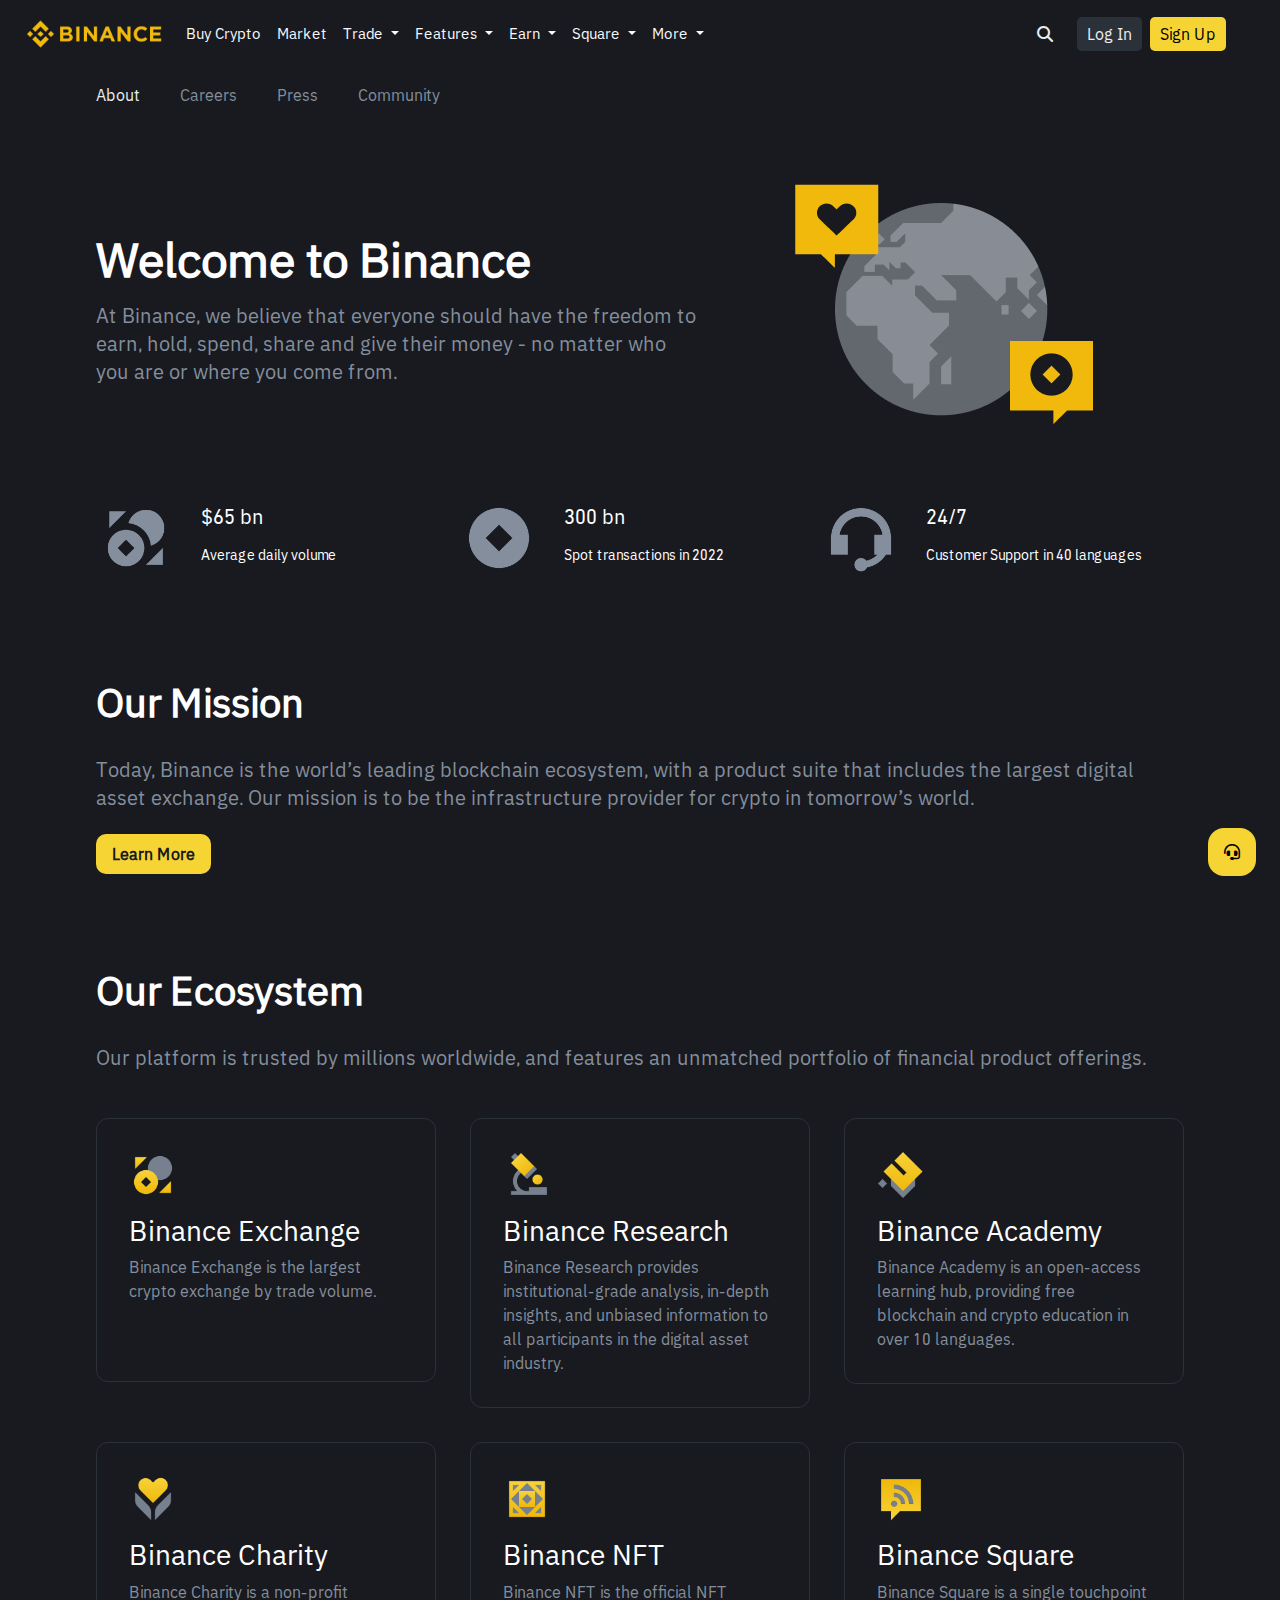
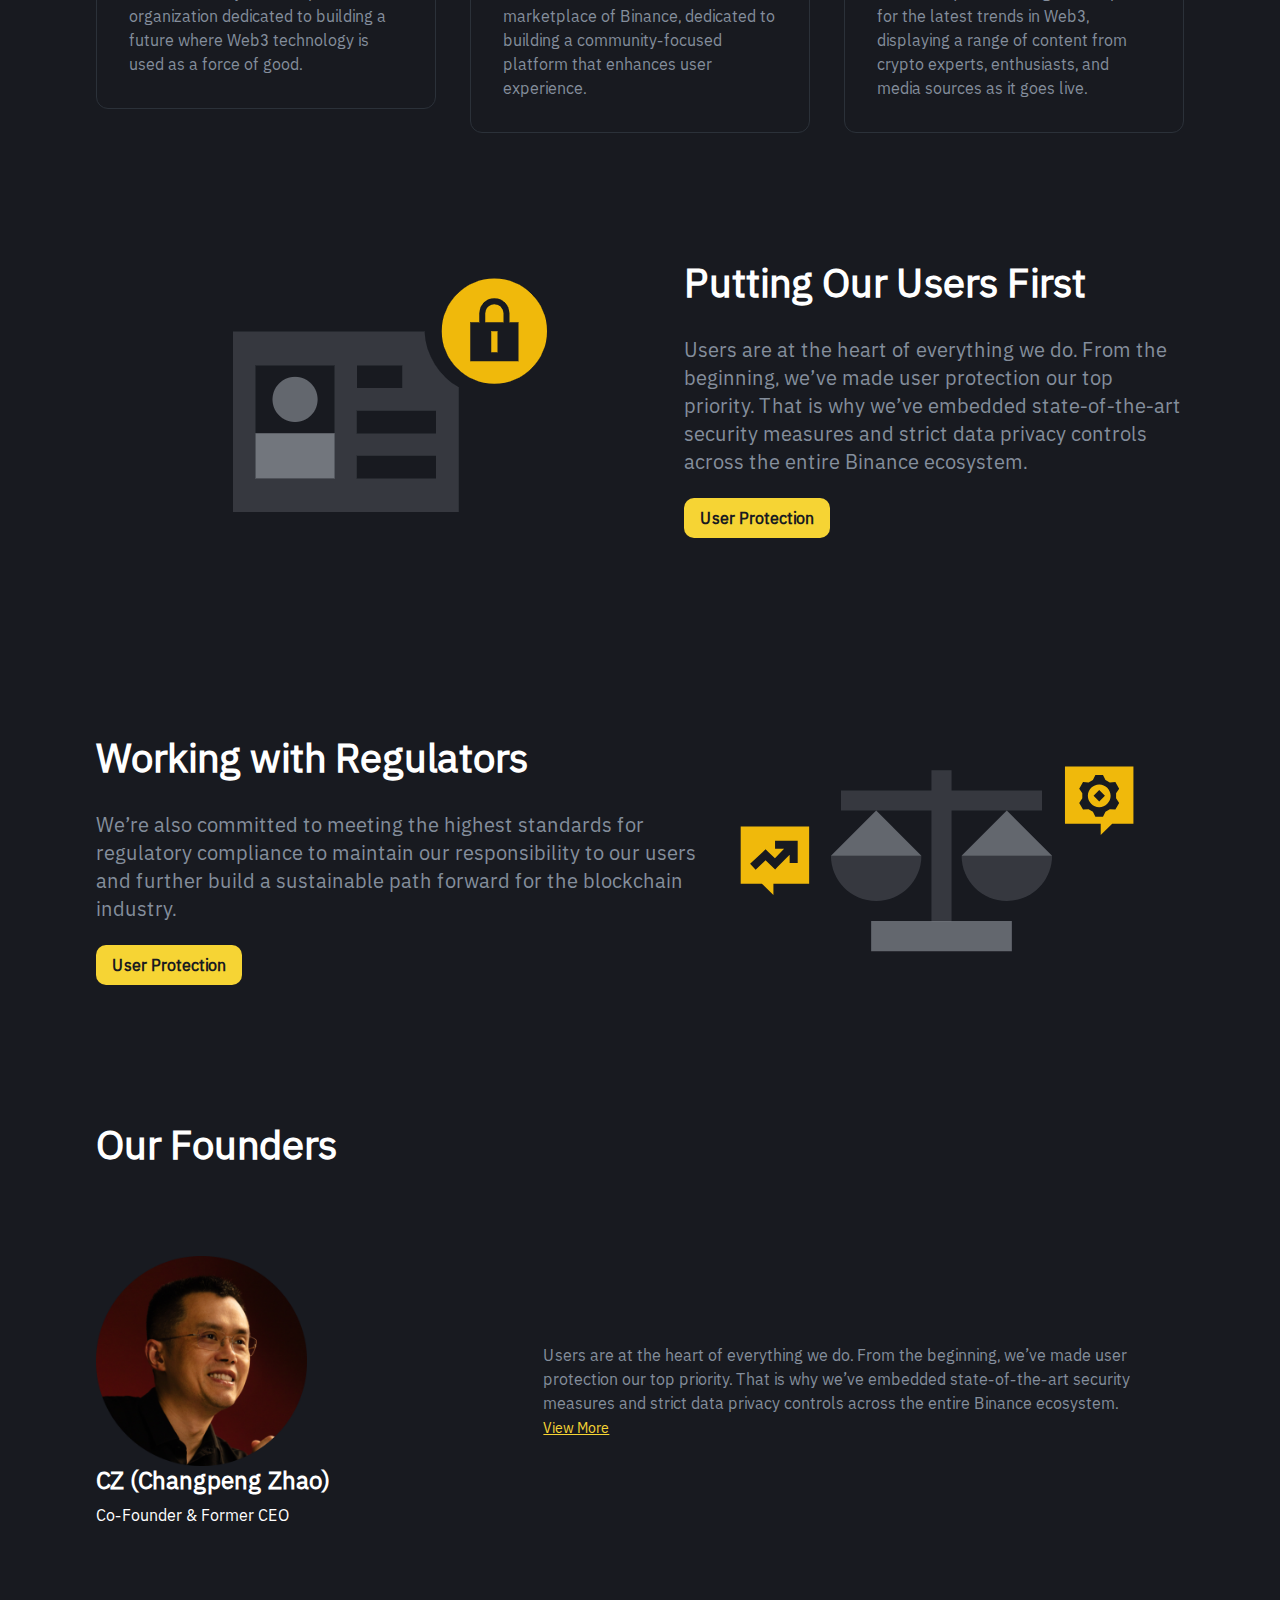
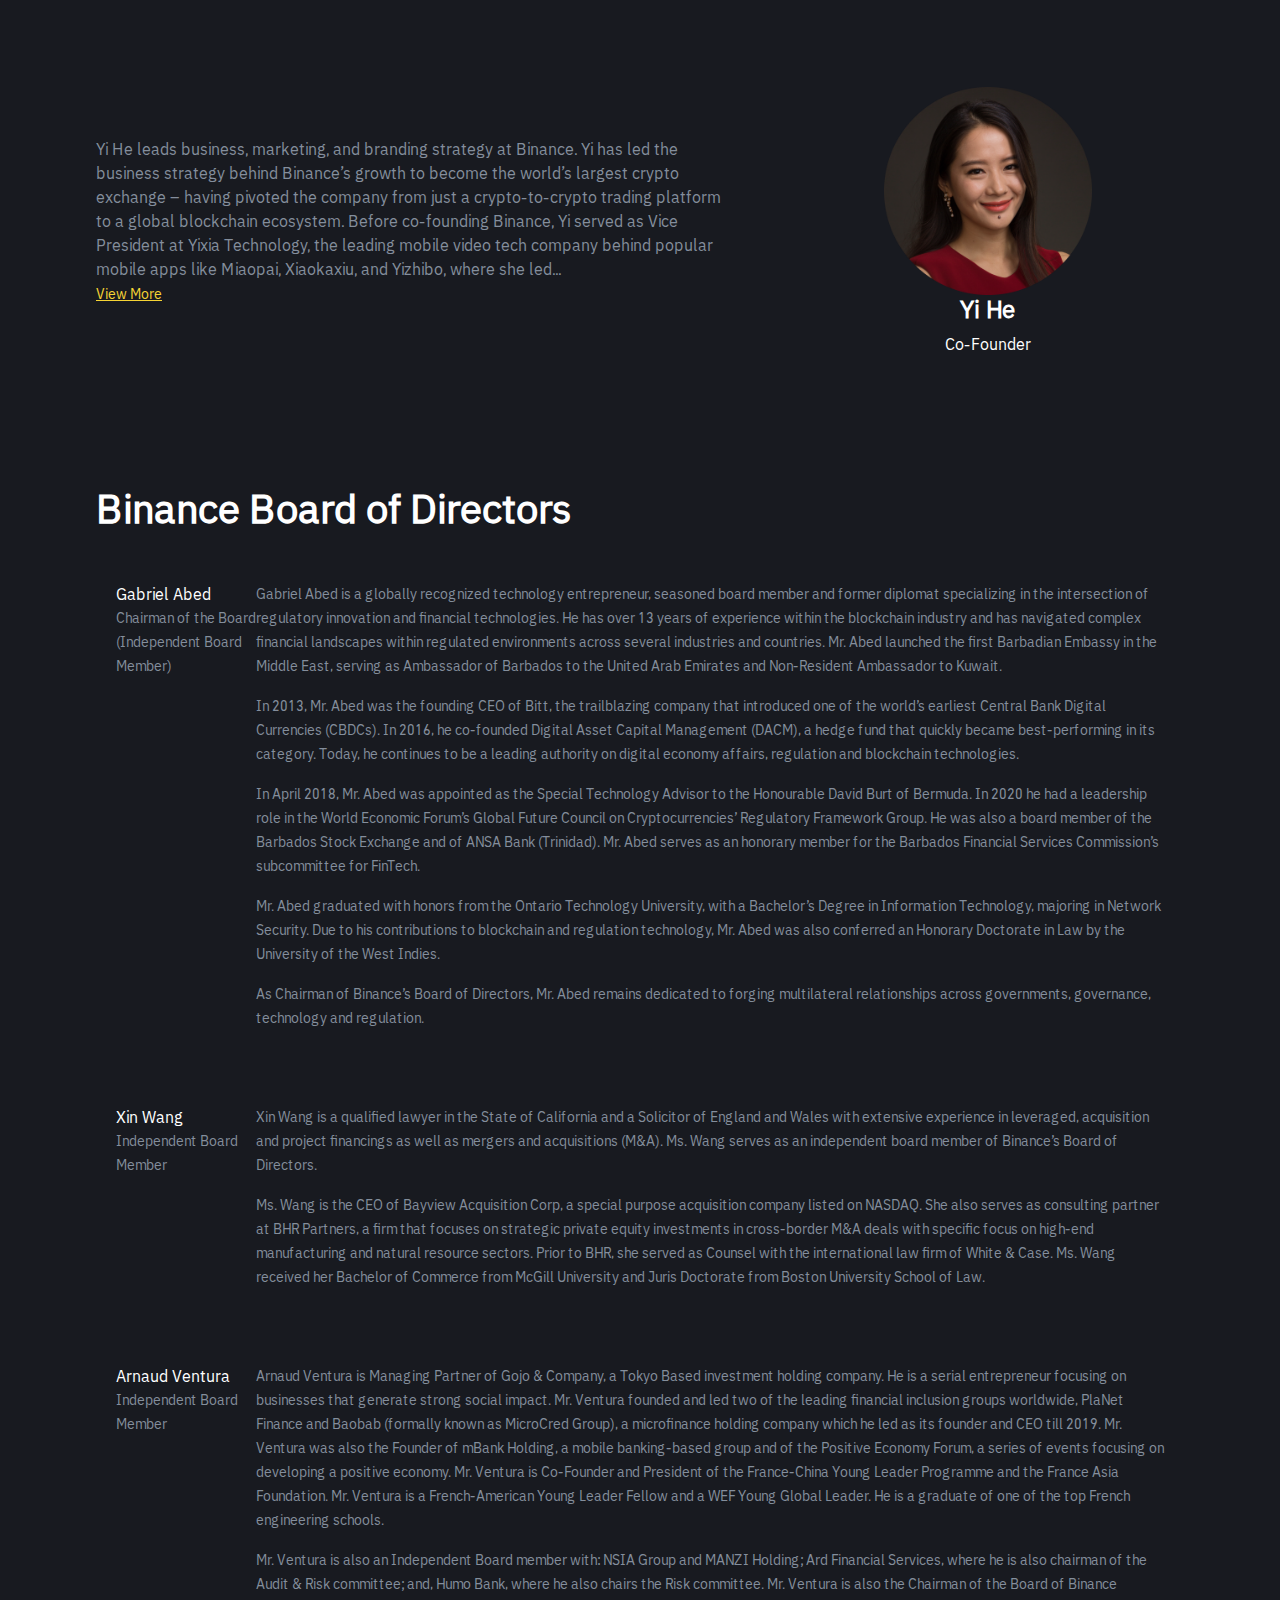
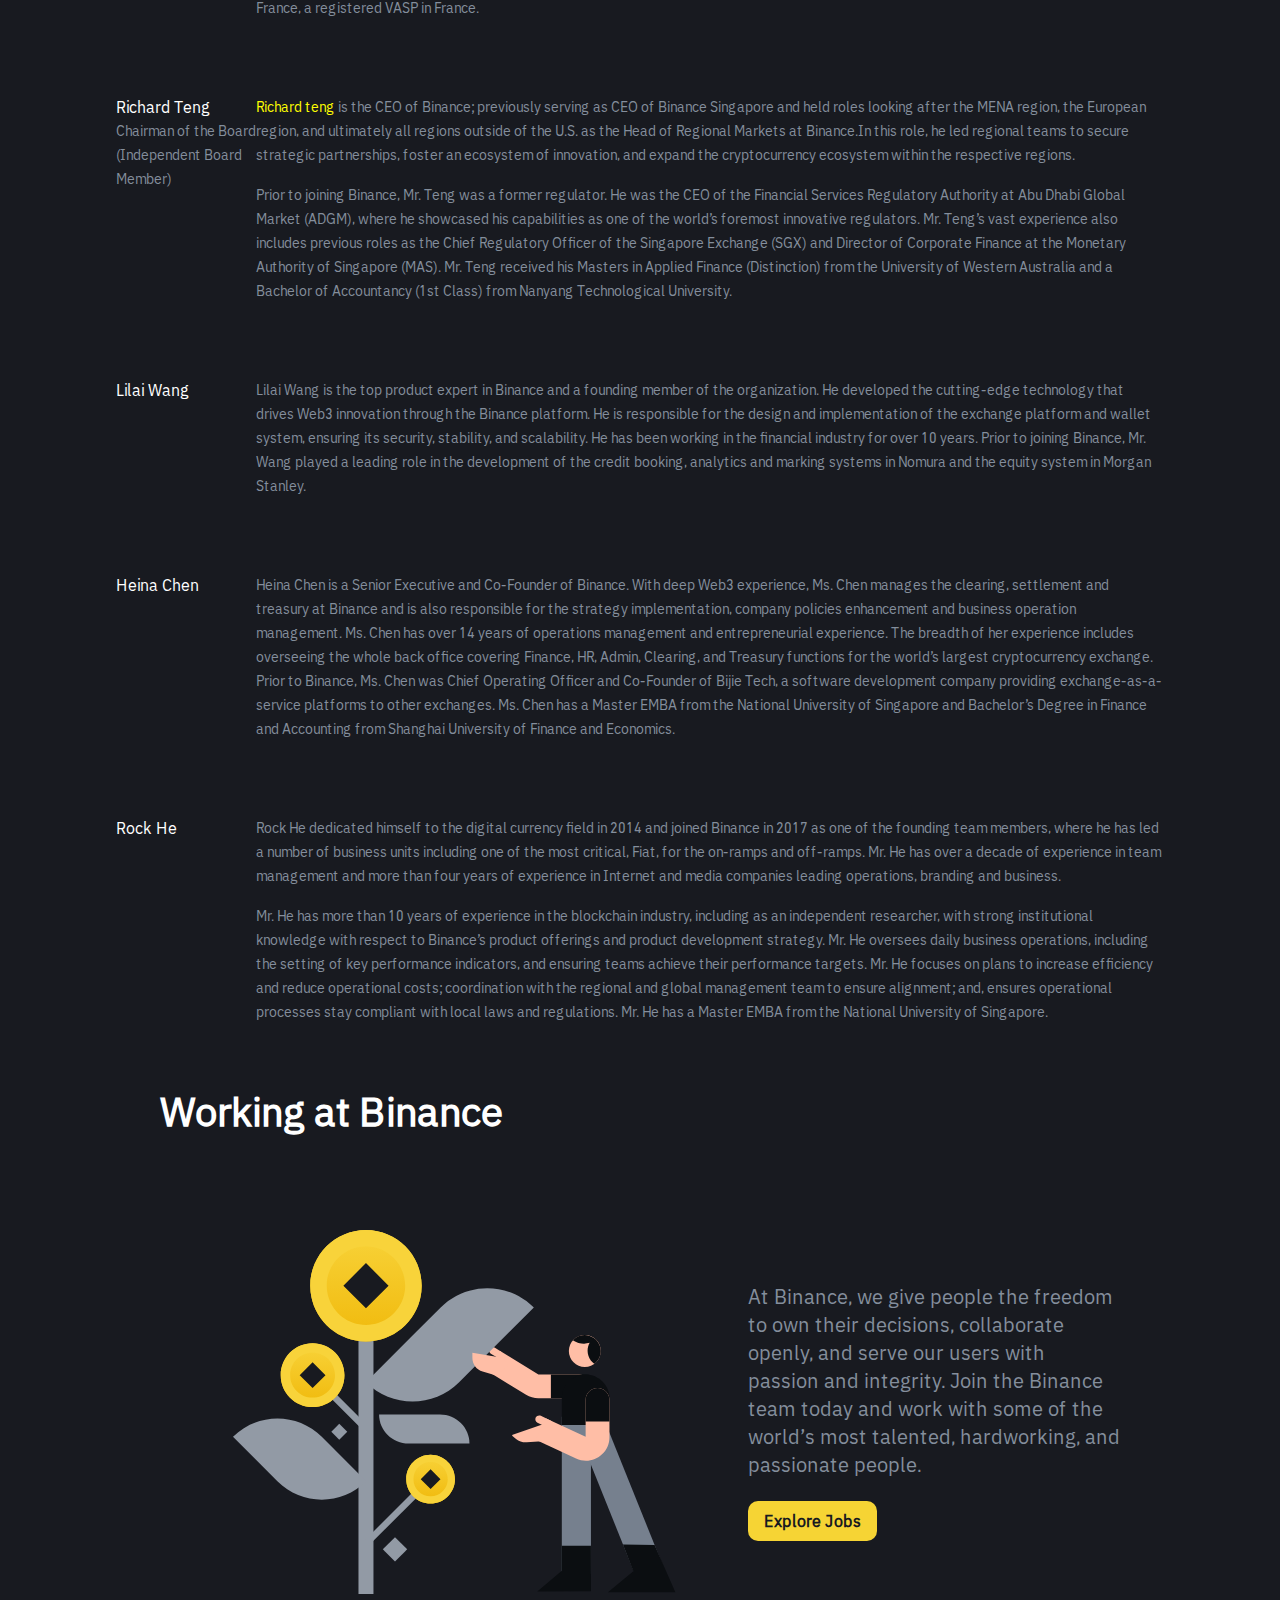
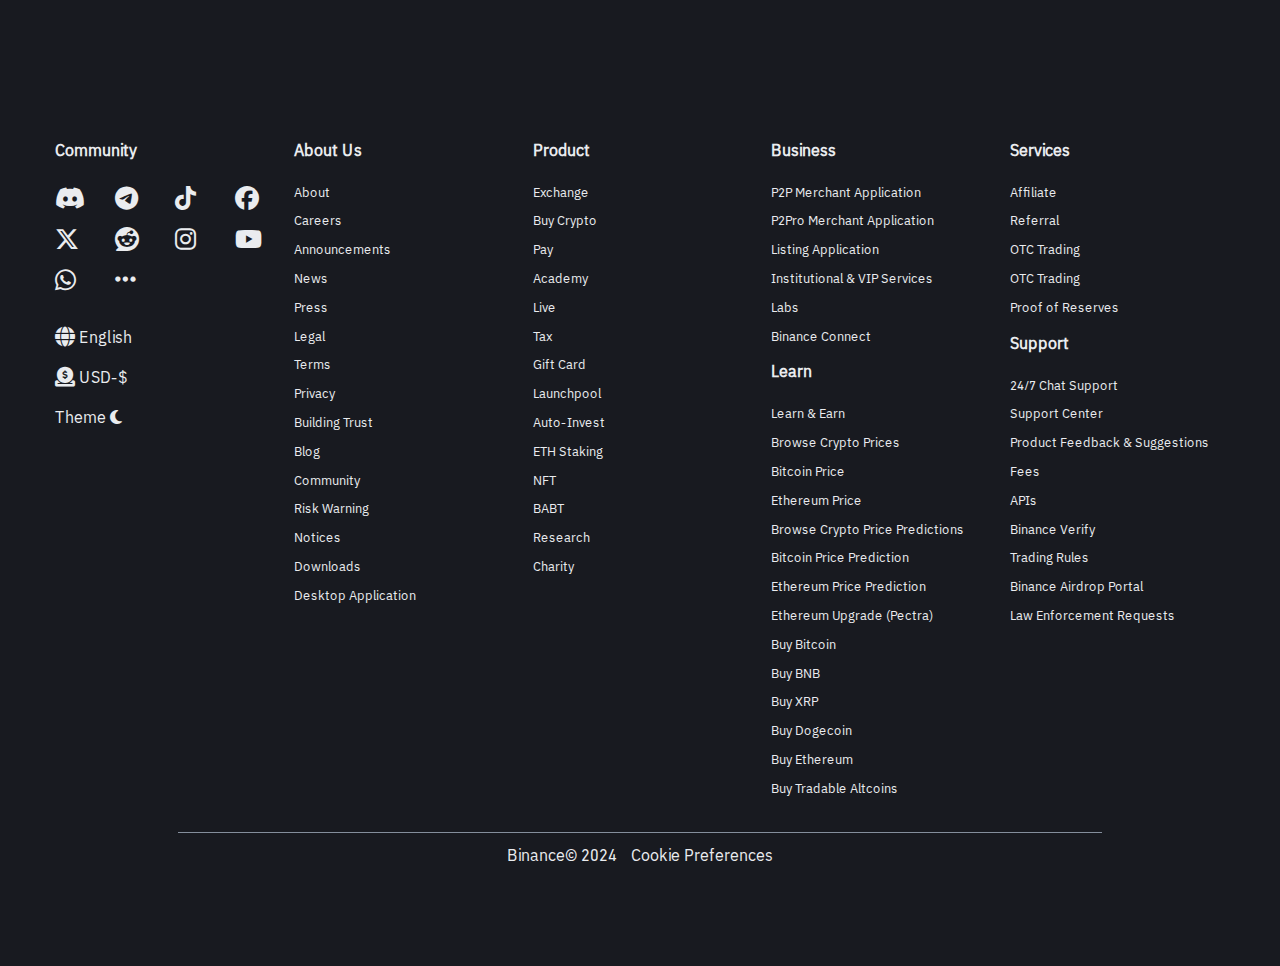
==== pages/About.html @ 3553afa8 "All Files Added" ====
<!DOCTYPE html>
<html lang="en">
<head>
    <meta charset="UTF-8">
    <meta name="viewport" content="width=device-width, initial-scale=1.0">
    <link href="https://cdn.jsdelivr.net/npm/bootstrap@5.3.3/dist/css/bootstrap.min.css" rel="stylesheet" integrity="sha384-QWTKZyjpPEjISv5WaRU9OFeRpok6YctnYmDr5pNlyT2bRjXh0JMhjY6hW+ALEwIH" crossorigin="anonymous">
    <title>About</title>
    <link rel="stylesheet" href="/css/About.css">
    <link rel="stylesheet" href="https://cdnjs.cloudflare.com/ajax/libs/font-awesome/6.7.2/css/all.min.css" integrity="sha512-Evv84Mr4kqVGRNSgIGL/F/aIDqQb7xQ2vcrdIwxfjThSH8CSR7PBEakCr51Ck+w+/U6swU2Im1vVX0SVk9ABhg==" crossorigin="anonymous" referrerpolicy="no-referrer" />
    <link rel="website icon" type="png" href="/multimedia/image/Binance_Logo (2).png">
</head>
<body>
    <nav class=".nav" >
        <nav class="navbar navbar-expand-lg " style="margin-top: -15px; margin-left: 15px;">
            <div class="container-fluid">
              <a class="navbar-brand" href="/index.html">
                <img src="/multimedia/image/binance logo.png" class="logo" alt="">
              </a>
              <button class="navbar-toggler" type="button" data-bs-toggle="collapse" data-bs-target="#navbarNavDropdown" aria-controls="navbarNavDropdown" aria-expanded="false" aria-label="Toggle navigation">
                <span class="navbar-toggler-icon"></span>
              </button>
              <div class="collapse navbar-collapse" id="navbarNavDropdown">
                <ul class="navbar-nav">
                  <li class="nav-item">
                    <a class="nav-link active text-light" aria-current="page" href="#" style="font-size: 15px;">Buy Crypto</a>
                  </li>
                  <li class="nav-item">
                    <a class="nav-link text-light" href="/pages/Market.html" style="font-size: 15px;" >Market</a>
                  </li>
                  <li class="nav-item dropdown" style="font-size: 15px;" >
                    <a class="nav-link dropdown-toggle  text-light" href="#" role="button" data-bs-toggle="dropdown" aria-expanded="false">
                      Trade
                    </a>
                    <ul class="dropdown-menu bg-dark" style="font-size: 15px;">
                      <div class="dropdown-item bg-dark text-light">
                        <div>
                            <div style="color: rgb(92,100,113); margin-bottom: 20px;">Basic</div>
                            <div class="dropdown-item-menu">
                                <div style="margin-right: 10px;">
                                    <i class="fa-solid fa-check-to-slot" style="color: #e5ba1f;"></i>
                                </div>
                                <a style="text-decoration: none;" href="#">
                                    <div style="font-size: 14px;font-weight: 500;line-height: 22px; color: white;">Spot</div>
                                    <p style="width: 245px; text-wrap: wrap; font-size: 12px;font-weight: 400;line-height: 18px;color: rgb(92,100,113);">Buy and sell on the Spot market with advanced tools</p>
                                </a>
                            </div>
                            <div class="dropdown-item-menu">
                                <div style="margin-right: 10px;">
                                    <i class="fa-solid fa-check-to-slot" style="color: #e5ba1f;"></i>
                                </div>
                                <a style="text-decoration: none;" href="#">
                                    <div style="font-size: 14px;font-weight: 500;line-height: 22px; color: white;">Margin</div>
                                    <p style="width: 245px; text-wrap: wrap; font-size: 12px;font-weight: 400;line-height: 18px;color: rgb(92,100,113);">Increase your profits with leverage</p>
                                </a>
                            </div>
                            <div class="dropdown-item-menu">
                                <div style="margin-right: 10px;">
                                    <i class="fa-solid fa-check-to-slot" style="color: #e5ba1f;"></i>
                                </div>
                                <a style="text-decoration: none;" href="#">
                                    <div style="font-size: 14px;font-weight: 500;line-height: 22px; color: white;">P2P</div>
                                    <p style="width: 245px; text-wrap: wrap; font-size: 12px;font-weight: 400;line-height: 18px;color: rgb(92,100,113);">Buy & sell cryptocurrencies using bank transfer and 800+ options</p>
                                </a>
                            </div>
                            <div class="dropdown-item-menu">
                                <div style="margin-right: 10px;">
                                    <i class="fa-solid fa-check-to-slot" style="color: #e5ba1f;"></i>
                                </div>
                                <a style="text-decoration: none;" href="#">
                                    <div style="font-size: 14px;font-weight: 500;line-height: 22px; color: white;">Convert and Block Trade</div>
                                    <p style="width: 245px; text-wrap: wrap; font-size: 12px;font-weight: 400;line-height: 18px;color: rgb(92,100,113);">The easiest way to trade at all sizes</p>
                                </a>
                            </div>
                        </div>
                        <div>
                            <div style="color: rgb(92,100,113); margin-bottom: 20px">Advanced</div>
                            <div class="dropdown-item-menu">
                                <div style="margin-right: 10px;">
                                    <i class="fa-brands fa-bots" style="color: #FFD43B;"></i>
                                </div>
                                <a style="text-decoration: none;" href="#">
                                    <div style="font-size: 14px;font-weight: 500;line-height: 22px; color: white;">Trading Bots</div>
                                    <p style="width: 245px; text-wrap: wrap; font-size: 12px;font-weight: 400;line-height: 18px;color: rgb(92,100,113);">
                                        Trade smarter with our various automated strategies - easy, fast and reliable</p>
                                </a>
                            </div>
                            <div class="dropdown-item-menu">
                                <div style="margin-right: 10px;">
                                    <i class="fa-solid fa-circle-dollar-to-slot" style="color: #FFD43B;"></i>
                                </div>
                                <a style="text-decoration: none;" href="#">
                                    <div style="font-size: 14px;font-weight: 500;line-height: 22px; color: white;">Copy Trading</div>
                                    <p style="width: 245px; text-wrap: wrap; font-size: 12px;font-weight: 400;line-height: 18px;color: rgb(92,100,113);">
                                        Follow the most popular traders</p>
                                </a>
                            </div>
                            <div class="dropdown-item-menu">
                                <div style="margin-right: 10px;">
                                    <i class="fa-solid fa-circle-dollar-to-slot" style="color: #FFD43B;"></i>
                                </div>
                                <a style="text-decoration: none;" href="#">
                                    <div style="font-size: 14px;font-weight: 500;line-height: 22px; color: white;">APIs</div>
                                    <p style="width: 245px; text-wrap: wrap; font-size: 12px;font-weight: 400;line-height: 18px;color: rgb(92,100,113);">
                                        Unlimited opportunities with one key</p>
                                </a>
                            </div>
                        </div>
                      </div>
                    </ul>
                  </li>
                  <li class="nav-item dropdown" style="font-size: 15px;">
                    <a class="nav-link dropdown-toggle  text-light" href="#" role="button" data-bs-toggle="dropdown" aria-expanded="false">
                      Features
                    </a>
                    <ul class="dropdown-menu bg-dark" style="font-size: 15px;">
                        <div class="dropdown-item bg-dark text-light">
                            <div>
                                
                                <div class="dropdown-item-menu">
                                    <div style="margin-right: 10px;">
                                        <i class="fa-solid fa-circle-dollar-to-slot" style="color: #FFD43B;"></i>
                                    </div>
                                    <a style="text-decoration: none;" href="#">
                                        <div style="font-size: 14px;font-weight: 500;line-height: 22px; color: white;">
                                            USDⓈ-M Futures
                                        </div>
                                        <p style="width: 245px; text-wrap: wrap; font-size: 12px;font-weight: 400;line-height: 18px;color: rgb(92,100,113);">
                                            Contracts settled in USDT and USDC </p>
                                    </a>
                                </div>
                                <div class="dropdown-item-menu">
                                    <div style="margin-right: 10px;">
                                        <i class="fa-solid fa-circle-dollar-to-slot" style="color: #FFD43B;"></i>
                                    </div>
                                    <a style="text-decoration: none;" href="#">
                                        <div style="font-size: 14px;font-weight: 500;line-height: 22px; color: white;">COIN-M Futures</div>
                                        <p style="width: 245px; text-wrap: wrap; font-size: 12px;font-weight: 400;line-height: 18px;color: rgb(92,100,113);">
                                            Contracts settled in cryptocurrency
                                        </p>
                                    </a>
                                </div>
                                <div class="dropdown-item-menu">
                                    <div style="margin-right: 10px;">
                                        <i class="fa-solid fa-circle-dollar-to-slot" style="color: #FFD43B;"></i>
                                    </div>
                                    <a style="text-decoration: none;" href="#">
                                        <div style="font-size: 14px;font-weight: 500;line-height: 22px; color: white;">Options</div>
                                        <p style="width: 245px; text-wrap: wrap; font-size: 12px;font-weight: 400;line-height: 18px;color: rgb(92,100,113);">
                                            USDT Options with limited downside and affordable entry</p>
                                    </a>
                                </div>
                            </div>
                    </ul>
                  </li>
                  <li class="nav-item dropdown" style="font-size: 15px;">
                    <a class="nav-link dropdown-toggle  text-light" href="#" role="button" data-bs-toggle="dropdown" aria-expanded="false">
                      Earn
                    </a>
                    <ul class="dropdown-menu bg-dark" style="font-size: 15px;">
                        <div class="dropdown-item bg-dark text-light">
                            <div>
                                
                                <div class="dropdown-item-menu">
                                    <div style="margin-right: 10px;">
                                        <i class="fa-solid fa-circle-dollar-to-slot" style="color: #FFD43B;"></i>
                                    </div>
                                    <a style="text-decoration: none;" href="#">
                                        <div style="font-size: 14px;font-weight: 500;line-height: 22px; color: white;">
                                            Overview
                                        </div>
                                        <p style="width: 245px; text-wrap: wrap; font-size: 12px;font-weight: 400;line-height: 18px;color: rgb(92,100,113);">
                                            One-stop portal for all Earn products </p>
                                    </a>
                                </div>
                                <div class="dropdown-item-menu">
                                    <div style="margin-right: 10px;">
                                        <i class="fa-solid fa-circle-dollar-to-slot" style="color: #FFD43B;"></i>
                                    </div>
                                    <a style="text-decoration: none;" href="#">
                                        <div style="font-size: 14px;font-weight: 500;line-height: 22px; color: white;">Simple Earn</div>
                                        <p style="width: 245px; text-wrap: wrap; font-size: 12px;font-weight: 400;line-height: 18px;color: rgb(92,100,113);">
                                            Earn passive income on 300+ crypto assets with flexible and locked terms
                                        </p>
                                    </a>
                                </div>
                                <div class="dropdown-item-menu">
                                    <div style="margin-right: 10px;">
                                        <i class="fa-solid fa-circle-dollar-to-slot" style="color: #FFD43B;"></i>
                                    </div>
                                    <a style="text-decoration: none;" href="#">
                                        <div style="font-size: 14px;font-weight: 500;line-height: 22px; color: white;">Advanced Earn</div>
                                        <p style="width: 245px; text-wrap: wrap; font-size: 12px;font-weight: 400;line-height: 18px;color: rgb(92,100,113);">
                                            Maximize your returns with our advanced yield investment products</p>
                                    </a>
                                </div>
                                <div class="dropdown-item-menu">
                                    <div style="margin-right: 10px;">
                                        <i class="fa-solid fa-circle-dollar-to-slot" style="color: #FFD43B;"></i>
                                    </div>
                                    <a style="text-decoration: none;" href="#">
                                        <div style="font-size: 14px;font-weight: 500;line-height: 22px; color: white;">Loans</div>
                                        <p style="width: 245px; text-wrap: wrap; font-size: 12px;font-weight: 400;line-height: 18px;color: rgb(92,100,113);">
                                            Access quick and easy loans with competitive rates</p>
                                    </a>
                                </div>
                            </div>
                    </ul>
                  </li>
                  <li class="nav-item dropdown" style="font-size: 15px;">
                    <a class="nav-link dropdown-toggle  text-light" href="#" role="button" data-bs-toggle="dropdown" aria-expanded="false">
                      Square
                    </a>
                    <ul class="dropdown-menu bg-dark" style="font-size: 15px;">
                        <div class="dropdown-item bg-dark text-light">
                            <div>
                                
                                <div class="dropdown-item-menu">
                                    <div style="margin-right: 10px;">
                                        <i class="fa-solid fa-circle-dollar-to-slot" style="color: #FFD43B;"></i>
                                    </div>                                    <a style="text-decoration: none;" href="#">
                                        <div style="font-size: 14px;font-weight: 500;line-height: 22px; color: white;">Square</div>
                                        <p style="width: 245px; text-wrap: wrap; font-size: 12px;font-weight: 400;line-height: 18px;color: rgb(92,100,113);">
                                            Stay informed with everything crypto</p>
                                    </a>
                                </div>
                                <div class="dropdown-item-menu">
                                    <div style="margin-right: 10px;">
                                        <i class="fa-solid fa-circle-dollar-to-slot" style="color: #FFD43B;"></i>
                                    </div>                                    <a style="text-decoration: none;" href="#">
                                        <div style="font-size: 14px;font-weight: 500;line-height: 22px; color: white;">Academy (Learn & Earn)</div>
                                        <p style="width: 245px; text-wrap: wrap; font-size: 12px;font-weight: 400;line-height: 18px;color: rgb(92,100,113);">
                                            Earn crypto by learning about blockchain</p>
                                    </a>
                                </div>
                                <div class="dropdown-item-menu">
                                    <div style="margin-right: 10px;">
                                        <i class="fa-solid fa-circle-dollar-to-slot" style="color: #FFD43B;"></i>
                                    </div>                                    
                                    <a style="text-decoration: none;" href="#">
                                        <div style="font-size: 14px;font-weight: 500;line-height: 22px; color: white;">Blog</div>
                                        <p style="width: 245px; text-wrap: wrap; font-size: 12px;font-weight: 400;line-height: 18px;color: rgb(92,100,113);">
                                            Expand your knowledge and get the latest insights</p>
                                    </a>
                                </div>
                                <div class="dropdown-item-menu">
                                    <div style="margin-right: 10px;">
                                        <i class="fa-solid fa-circle-dollar-to-slot" style="color: #FFD43B;"></i>
                                    </div>                                    <a style="text-decoration: none;" href="#">
                                        <div style="font-size: 14px;font-weight: 500;line-height: 22px; color: white;">Research</div>
                                        <p style="width: 245px; text-wrap: wrap; font-size: 12px;font-weight: 400;line-height: 18px;color: rgb(92,100,113);">
                                            Institutional-grade analysis, in-depth insights, and more</p>
                                    </a>
                                </div>
                            </div>
                    </ul>
                  </li>
                  <li class="nav-item dropdown" style="font-size: 15px;">
                    <a class="nav-link dropdown-toggle  text-light" href="#" role="button" data-bs-toggle="dropdown" aria-expanded="false">
                      More
                    </a>
                    <ul class="dropdown-menu bg-dark" style="font-size: 15px;">
                        <div class="dropdown-item bg-dark text-light">
                          <div>
                              
                              <div class="dropdown-item-menu">
                                <div style="margin-right: 10px;">
                                    <i class="fa-solid fa-circle-dollar-to-slot" style="color: #FFD43B;"></i>
                                </div>                                  <a style="text-decoration: none;" href="#">
                                      <div style="font-size: 14px;font-weight: 500;line-height: 22px; color: white;">VIP & Institutional</div>
                                      <p style="width: 245px; text-wrap: wrap; font-size: 12px;font-weight: 400;line-height: 18px;color: rgb(92,100,113);">
                                        Your trusted digital asset platform for VIPs and institutions</p>
                                  </a>
                              </div>
                              <div class="dropdown-item-menu">
                                <div style="margin-right: 10px;">
                                    <i class="fa-solid fa-circle-dollar-to-slot" style="color: #FFD43B;"></i>
                                </div>                                  <a style="text-decoration: none;" href="#">
                                      <div style="font-size: 14px;font-weight: 500;line-height: 22px; color: white;">Launchpool</div>
                                      <p style="width: 245px; text-wrap: wrap; font-size: 12px;font-weight: 400;line-height: 18px;color: rgb(92,100,113);">
                                        Discover and gain access to new token launches</p>
                                  </a>
                              </div>
                              <div class="dropdown-item-menu">
                                <div style="margin-right: 10px;">
                                    <i class="fa-solid fa-circle-dollar-to-slot" style="color: #FFD43B;"></i>
                                </div>                                  <a style="text-decoration: none;" href="#">
                                      <div style="font-size: 14px;font-weight: 500;line-height: 22px; color: white;">Megadrop</div>
                                      <p style="width: 245px; text-wrap: wrap; font-size: 12px;font-weight: 400;line-height: 18px;color: rgb(92,100,113);">
                                        Lock your BNB and complete Web3 quests for boosted airdrop rewards</p>
                                  </a>
                              </div>
                              <div class="dropdown-item-menu">
                                <div style="margin-right: 10px;">
                                    <i class="fa-solid fa-circle-dollar-to-slot" style="color: #FFD43B;"></i>
                                </div>                                  <a style="text-decoration: none;" href="#">
                                      <div style="font-size: 14px;font-weight: 500;line-height: 22px; color: white;">Mining Pool</div>
                                      <p style="width: 245px; text-wrap: wrap; font-size: 12px;font-weight: 400;line-height: 18px;color: rgb(92,100,113);">
                                        Mine more rewards by connecting to the pool</p>
                                  </a>
                              </div>
                              <div class="dropdown-item-menu">
                                <div style="margin-right: 10px;">
                                    <i class="fa-solid fa-circle-dollar-to-slot" style="color: #FFD43B;"></i>
                                </div>                                  <a style="text-decoration: none;" href="#">
                                      <div style="font-size: 14px;font-weight: 500;line-height: 22px; color: white;">Pay</div>
                                      <p style="width: 245px; text-wrap: wrap; font-size: 12px;font-weight: 400;line-height: 18px;color: rgb(92,100,113);">
                                        Send, receive and spend crypto</p>
                                  </a>
                              </div>
                          </div>
                          <div>
                              
                              
                              <div class="dropdown-item-menu">
                                <div style="margin-right: 10px;">
                                    <i class="fa-solid fa-circle-dollar-to-slot" style="color: #FFD43B;"></i>
                                </div>                                  <a style="text-decoration: none;" href="#">
                                      <div style="font-size: 14px;font-weight: 500;line-height: 22px; color: white;">NFT</div>
                                      <p style="width: 245px; text-wrap: wrap; font-size: 12px;font-weight: 400;line-height: 18px;color: rgb(92,100,113);">
                                        Explore NFTs from creators worldwide</p>
                                  </a>
                              </div>
                              <div class="dropdown-item-menu">
                                <div style="margin-right: 10px;">
                                    <i class="fa-solid fa-circle-dollar-to-slot" style="color: #FFD43B;"></i>
                                </div>                                  <a style="text-decoration: none;" href="#">
                                      <div style="font-size: 14px;font-weight: 500;line-height: 22px; color: white;">Fan Token</div>
                                      <p style="width: 245px; text-wrap: wrap; font-size: 12px;font-weight: 400;line-height: 18px;color: rgb(92,100,113);">
                                        Discover an all-new fandom and unlock unlimited fan experiences</p>
                                  </a>
                              </div>
                              <div class="dropdown-item-menu">
                                <div style="margin-right: 10px;">
                                    <i class="fa-solid fa-circle-dollar-to-slot" style="color: #FFD43B;"></i>
                                </div>                                  <a style="text-decoration: none;" href="#">
                                      <div style="font-size: 14px;font-weight: 500;line-height: 22px; color: white;">Binance Wallet</div>
                                      <p style="width: 245px; text-wrap: wrap; font-size: 12px;font-weight: 400;line-height: 18px;color: rgb(92,100,113);">
                                        Meet the next-generation Web3 wallet</p>
                                  </a>
                              </div>
                              <div class="dropdown-item-menu">
                                <div style="margin-right: 10px;">
                                    <i class="fa-solid fa-circle-dollar-to-slot" style="color: #FFD43B;"></i>
                                </div>                                  <a style="text-decoration: none;" href="#">
                                      <div style="font-size: 14px;font-weight: 500;line-height: 22px; color: white;">BNB Chain</div>
                                      <p style="width: 245px; text-wrap: wrap; font-size: 12px;font-weight: 400;line-height: 18px;color: rgb(92,100,113);">
                                        The most popular blockchain to build your own dApp</p>
                                  </a>
                              </div>
                              <div class="dropdown-item-menu">
                                <div style="margin-right: 10px;">
                                    <i class="fa-solid fa-circle-dollar-to-slot" style="color: #FFD43B;"></i>
                                </div>                                  <a style="text-decoration: none;" href="#">
                                      <div style="font-size: 14px;font-weight: 500;line-height: 22px; color: white;"> Charity</div>
                                      <p style="width: 245px; text-wrap: wrap; font-size: 12px;font-weight: 400;line-height: 18px;color: rgb(92,100,113);">
                                        Blockchain empowers charity to be more transparent, efficient, and traceable</p>
                                  </a>
                              </div>
                          </div>
                        </div>
                      </ul>
                  </li>
                </ul>
              </div>
              <div>
                <a href=""><i class="fa-solid fa-magnifying-glass"></i></a>
                <a href="/pages/Log-in.html" class="login"><button>Log In</button></a>
                <a href="/pages/Sign-up.html" class="Sign-up"><button style="color: black;">Sign Up</button></a>
                <a href="#"><img src="./multimedia/image/app-download.png" class="icon-img" alt=""></a>
                <a href="#"><img src="./multimedia/image/globe.png" class="icon-img-2" alt=""></a>
                <a href="#"><img src="./multimedia/image/moon.png" class="icon-img-2" alt=""></a>
              </div>
            </div>
          </nav>
    </nav>
    <section class="sec-1">
        <div class="parent-1">
            <div style="display: flex; gap: 40px; margin-bottom: 60px; font-size: 15px;">
                <div>
                    <a id="head-1" href="">About</a>
                </div>
                <div>
                    <a href="" id="head-1" style="color: var(--light-color);">Careers</a>
                </div>
                <div>
                    <a href="" id="head-1" style="color: var(--light-color);">Press</a>
                </div>
                <div>
                    <a href="" id="head-1" style="color: var(--light-color);">Community</a>
                </div>
            </div>
            <div style="">
                <div class="sec-1-child-1">
                    <div class="sec-1-child-1-menu-1">
                        <div class="sec-1-child-1-1">Welcome to Binance</div>
                        <div class="sec-1-child-1-2" >At Binance, we believe that everyone should have the freedom to earn, hold, spend, share and give their money - no matter who you are or where you come from.</div>
                    </div>
                    <div class="sec-1-child-1-menu-2">
                        <img class="sec-1-child-1-menu-2-1" src="/multimedia/image/global-pc-2.png" alt="">
                    </div>
                </div>
                <div class="sec-1-child-2">
                    <div  class="sec-1-child-2-1">
                        <img src="/multimedia/image/About/download (19).png" id="image-size" alt="">
                        <div>
                            <div class="sec-1-child-2-menu-1">$65 bn</div>
                            <div class="sec-1-child-2-menu-2">Average daily volume</div>
                        </div>
                    </div>
                    <div  class="sec-1-child-2-1">
                        <img src="/multimedia/image/About/download (18).png" id="image-size" alt="">
                        <div>
                            <div class="sec-1-child-2-menu-1">300 bn</div>
                            <div class="sec-1-child-2-menu-2">Spot transactions in 2022</div>
                        </div>
                    </div>
                    <div  class="sec-1-child-2-1">
                        <img src="/multimedia/image/About/download (17).png" id="image-size" alt="">
                        <div>
                            <div class="sec-1-child-2-menu-1">24/7</div>
                            <div class="sec-1-child-2-menu-2">Customer Support in 40 languages</div>
                        </div>
                    </div>
                </div>
            </div>
        </div>
    </section>
    <section class="sec-2">
        <div class="parent-2">
            <div class="sec-2-child-1">
                <div class="sec-2-child-1-1">Our Mission</div>
                <div class="sec-2-child-1-2">Today, Binance is the world’s leading blockchain ecosystem, with a product suite that includes the largest digital asset exchange. Our mission is to be the infrastructure provider for crypto in tomorrow’s world.</div>
                <a class="learn-more" href="">
                    Learn More
                </a>
            </div>
            <div>
                <div>
                    <div class="sec-2-child-1-1">Our Ecosystem</div>
                    <div class="sec-2-child-1-2">Our platform is trusted by millions worldwide, and features an unmatched portfolio of financial product offerings.</div>
                </div>
                <div class="sec-2-child-1-menu">
                    <div class="sec-2-card">
                        <div class="sec-2-card-1">
                            <img class="sec-2-card-1-child-1" src="/multimedia/image/About/download (16).png" alt="">
                            <h3 class=".sec-2-card-1-child-2">Binance Exchange</h3>
                            <div class="sec-2-card-1-child-3">Binance Exchange is the largest crypto exchange by trade volume.</div>
                        </div>
                    </div>
                    <div class="sec-2-card">
                        <div class="sec-2-card-1">
                            <img class="sec-2-card-1-child-1" src="/multimedia/image/About/download (15).png" alt="">
                            <h3 class=".sec-2-card-1-child-2">Binance Research</h3>
                            <div class="sec-2-card-1-child-3">Binance Research provides institutional-grade analysis, in-depth insights, and unbiased information to all participants in the digital asset industry.</div>
                        </div>
                    </div>
                    <div class="sec-2-card">
                        <div class="sec-2-card-1">
                            <img class="sec-2-card-1-child-1" src="/multimedia/image/About/download (14).png" alt="">
                            <h3 class=".sec-2-card-1-child-2">Binance Academy</h3>
                            <div class="sec-2-card-1-child-3">Binance Academy is an open-access learning hub, providing free blockchain and crypto education in over 10 languages.</div>
                        </div>
                    </div>
                    <div class="sec-2-card">
                        <div class="sec-2-card-1">
                            <img class="sec-2-card-1-child-1" src="/multimedia/image/About/download (13).png" alt="">
                            <h3 class=".sec-2-card-1-child-2">Binance Charity</h3>
                            <div class="sec-2-card-1-child-3">Binance Charity is a non-profit organization dedicated to building a future where Web3 technology is used as a force of good.</div>
                        </div>
                    </div>
                    <div class="sec-2-card">
                        <div class="sec-2-card-1">
                            <img class="sec-2-card-1-child-1" src="/multimedia/image/About/download (12).png" alt="">
                            <h3 class=".sec-2-card-1-child-2">Binance NFT</h3>
                            <div class="sec-2-card-1-child-3">Binance NFT is the official NFT marketplace of Binance, dedicated to building a community-focused platform that enhances user experience.</div>
                        </div>
                    </div>
                    <div class="sec-2-card">
                        <div class="sec-2-card-1">
                            <img class="sec-2-card-1-child-1" src="/multimedia/image/About/download (11).png" alt="">
                            <h3 class=".sec-2-card-1-child-2">Binance Square</h3>
                            <div class="sec-2-card-1-child-3">Binance Square is a single touchpoint for the latest trends in Web3, displaying a range of content from crypto experts, enthusiasts, and media sources as it goes live.</div>
                        </div>
                    </div>
                </div>
            </div>
            <div class="pp-1" >
                <img src="/multimedia/image/About/trusted-section.png" style="width: 73%;" alt="">
                <div>
                    <div class="sec-2-child-1-1" >Putting Our Users First</div>
                    <div class="sec-2-child-1-2">Users are at the heart of everything we do. From the beginning, we’ve made user protection our top priority. That is why we’ve embedded state-of-the-art security measures and strict data privacy controls across the entire Binance ecosystem.</div>
                    <a class="learn-more" href="">
                        User Protection
                    </a>
                </div>
            </div>
            <div>
                <div class="pp-1" >
                        <img src="/multimedia/image/About/fair-m.svg" id="sec-1-child-1-menu-2-1" style="width: 73%; " alt="">
                        <div id="o-2">
                            <div class="sec-2-child-1-1" >Working with Regulators</div>
                            <div class="sec-2-child-1-2">We’re also committed to meeting the highest standards for regulatory compliance to maintain our responsibility to our users and further build a sustainable path forward for the blockchain industry.</div>
                            <a class="learn-more" href="">
                            User Protection
                            </a>
                        </div>
                </div>
            </div>
            <h1 class="sub-heading">Our Founders</h1>
            <div class="pp-1" style="gap: 50px;" >
                <div style="" class="staff">
                    <img src="/multimedia/image/About/cz2.png" style=" display: inline;" id="staff-image" alt="">
                    <h3 style="font-size: 24px; font-weight: 600;" >CZ (Changpeng Zhao)</h3>
                    <div>Co-Founder & Former CEO</div>
                </div>
                <div>
                    
                    <div style="font-weight: 400;
                    font-size: 16px;
                    line-height: 24px; color: var(--light-color);">Users are at the heart of everything we do. From the beginning, we’ve made user protection our top priority. That is why we’ve embedded state-of-the-art security measures and strict data privacy controls across the entire Binance ecosystem.</div>
                    <a  class="View-more" href="">
                        View More
                    </a>
                </div>
            </div>
            <div class="pp-1" style="gap: 70px;" >
                <div class="staff-2">
                    <img src="/multimedia/image/About/heyi3.png" style=" display: inline;" id="staff-image" alt="">
                    <h3 style="font-size: 24px; font-weight: 600;" >Yi He</h3>
                    <div>Co-Founder</div>
                </div>
                <div id="staff-2-1">
                    
                    <div style="font-weight: 400;
                    font-size: 16px;
                    line-height: 24px; color: var(--light-color);">Yi He leads business, marketing, and branding strategy at Binance. Yi has led the business strategy behind Binance’s growth to become the world’s largest crypto exchange – having pivoted the company from just a crypto-to-crypto trading platform to a global blockchain ecosystem. Before co-founding Binance, Yi served as Vice President at Yixia Technology, the leading mobile video tech company behind popular mobile apps like Miaopai, Xiaokaxiu, and Yizhibo, where she led...</div>
                    <a  class="View-more" href="">
                        View More
                    </a>
                </div>
            </div>


        </div>
        
    </section>
    <section class="sec-3">
        <div class="parent-3">
            <div style="margin-bottom: 35px;">
                <h3 class="sub-heading" id="bbod">Binance Board of Directors</h3>
            </div>
            <div class="sec-3-child-1">
                <div style="width: 140px; margin-bottom: 25px;">
                    <div class="g-a">Gabriel Abed</div>
                    <div class="g-b">Chairman of the Board (Independent Board Member)</div>
                </div>
                <div class="sec-3-menu">
                    <div>Gabriel Abed is a globally recognized technology entrepreneur, seasoned board member and former diplomat specializing in the intersection of regulatory innovation and financial technologies. He has over 13 years of experience within the blockchain industry and has navigated complex financial landscapes within regulated environments across several industries and countries. Mr. Abed launched the first Barbadian Embassy in the Middle East, serving as Ambassador of Barbados to the United Arab Emirates and Non-Resident Ambassador to Kuwait.</div>
                    <div>In 2013, Mr. Abed was the founding CEO of Bitt, the trailblazing company that introduced one of the world’s earliest Central Bank Digital Currencies (CBDCs). In 2016, he co-founded Digital Asset Capital Management (DACM), a hedge fund that quickly became best-performing in its category. Today, he continues to be a leading authority on digital economy affairs, regulation and blockchain technologies.</div>
                    <div>In April 2018, Mr. Abed was appointed as the Special Technology Advisor to the Honourable David Burt of Bermuda. In 2020 he had a leadership role in the World Economic Forum’s Global Future Council on Cryptocurrencies’ Regulatory Framework Group. He was also a board member of the Barbados Stock Exchange and of ANSA Bank (Trinidad). Mr. Abed serves as an honorary member for the Barbados Financial Services Commission’s subcommittee for FinTech.</div>
                    <div>
                        Mr. Abed graduated with honors from the Ontario Technology University, with a Bachelor’s Degree in Information Technology, majoring in Network Security. Due to his contributions to blockchain and regulation technology, Mr. Abed was also conferred an Honorary Doctorate in Law by the University of the West Indies.
                    </div>
                    <div>
                        As Chairman of Binance’s Board of Directors, Mr. Abed remains dedicated to forging multilateral relationships across governments, governance, technology and regulation.
                    </div>
                </div>
            </div>
            <div class="sec-3-child-1">
                <div style="width: 140px; margin-bottom: 25px;">
                    <div class="g-a">Xin Wang</div>
                    <div class="g-b">Independent Board Member</div>
                </div>
                <div class="sec-3-menu">
                    <div>
                        Xin Wang is a qualified lawyer in the State of California and a Solicitor of England and Wales with extensive experience in leveraged, acquisition and project financings as well as mergers and acquisitions (M&A). Ms. Wang serves as an independent board member of Binance’s Board of Directors.
                    </div>
                   
                    <div>
                        Ms. Wang is the CEO of Bayview Acquisition Corp, a special purpose acquisition company listed on NASDAQ. She also serves as consulting partner at BHR Partners, a firm that focuses on strategic private equity investments in cross-border M&A deals with specific focus on high-end manufacturing and natural resource sectors. Prior to BHR, she served as Counsel with the international law firm of White & Case. Ms. Wang received her Bachelor of Commerce from McGill University and Juris Doctorate from Boston University School of Law.
                    </div>
                </div>
            </div>
            <div class="sec-3-child-1">
                <div style="width: 140px; margin-bottom: 25px;">
                    <div class="g-a">Arnaud Ventura</div>
                    <div class="g-b">Independent Board Member</div>
                </div>
                <div class="sec-3-menu">
                    <div>
                        Arnaud Ventura is Managing Partner of Gojo & Company, a Tokyo Based investment holding company. He is a serial entrepreneur focusing on businesses that generate strong social impact. Mr. Ventura founded and led two of the leading financial inclusion groups worldwide, PlaNet Finance and Baobab (formally known as MicroCred Group), a microfinance holding company which he led as its founder and CEO till 2019. Mr. Ventura was also the Founder of mBank Holding, a mobile banking-based group and of the Positive Economy Forum, a series of events focusing on developing a positive economy. Mr. Ventura is Co-Founder and President of the France-China Young Leader Programme and the France Asia Foundation. Mr. Ventura is a French-American Young Leader Fellow and a WEF Young Global Leader. He is a graduate of one of the top French engineering schools.
                    </div>
                    <div>
                        Mr. Ventura is also an Independent Board member with: NSIA Group and MANZI Holding; Ard Financial Services, where he is also chairman of the Audit & Risk committee; and, Humo Bank, where he also chairs the Risk committee. Mr. Ventura is also the Chairman of the Board of Binance France, a registered VASP in France.
                    </div>
                </div>
            </div>
            <div class="sec-3-child-1">
                <div style="width: 140px; margin-bottom: 25px;">
                    <div class="g-a">Richard Teng</div>
                    <div class="g-b">Chairman of the Board (Independent Board Member)</div>
                </div>
                <div class="sec-3-menu">
                    <div>
                        <a style="color: yellow;" href="">Richard teng</a> is the CEO of Binance; previously serving as CEO of Binance Singapore and held roles looking after the MENA region, the European region, and ultimately all regions outside of the U.S. as the Head of Regional Markets at Binance.In this role, he led regional teams to secure strategic partnerships, foster an ecosystem of innovation, and expand the cryptocurrency ecosystem within the respective regions.
                    </div>
                    <div>
                        Prior to joining Binance, Mr. Teng was a former regulator. He was the CEO of the Financial Services Regulatory Authority at Abu Dhabi Global Market (ADGM), where he showcased his capabilities as one of the world’s foremost innovative regulators. Mr. Teng’s vast experience also includes previous roles as the Chief Regulatory Officer of the Singapore Exchange (SGX) and Director of Corporate Finance at the Monetary Authority of Singapore (MAS). Mr. Teng received his Masters in Applied Finance (Distinction) from the University of Western Australia and a Bachelor of Accountancy (1st Class) from Nanyang Technological University.
                    </div>
                </div>
            </div>
            <div class="sec-3-child-1">
                <div style="width: 140px; margin-bottom: 25px;">
                    <div class="g-a">Lilai Wang</div>
                </div>
                <div class="sec-3-menu">
                    <div>
                        Lilai Wang is the top product expert in Binance and a founding member of the organization. He developed the cutting-edge technology that drives Web3 innovation through the Binance platform. He is responsible for the design and implementation of the exchange platform and wallet system, ensuring its security, stability, and scalability. He has been working in the financial industry for over 10 years. Prior to joining Binance, Mr. Wang played a leading role in the development of the credit booking, analytics and marking systems in Nomura and the equity system in Morgan Stanley.
                    </div>
                </div>
            </div>
            <div class="sec-3-child-1">
                <div style="width: 140px; margin-bottom: 25px;">
                    <div class="g-a">Heina Chen</div>
                </div>
                <div class="sec-3-menu">
                    <div>
                        Heina Chen is a Senior Executive and Co-Founder of Binance. With deep Web3 experience, Ms. Chen manages the clearing, settlement and treasury at Binance and is also responsible for the strategy implementation, company policies enhancement and business operation management. Ms. Chen has over 14 years of operations management and entrepreneurial experience. The breadth of her experience includes overseeing the whole back office covering Finance, HR, Admin, Clearing, and Treasury functions for the world’s largest cryptocurrency exchange. Prior to Binance, Ms. Chen was Chief Operating Officer and Co-Founder of Bijie Tech, a software development company providing exchange-as-a-service platforms to other exchanges. Ms. Chen has a Master EMBA from the National University of Singapore and Bachelor’s Degree in Finance and Accounting from Shanghai University of Finance and Economics.
                    </div>
                </div>
            </div>
            <div class="sec-3-child-1">
                <div style="width: 140px; margin-bottom: 25px;">
                    <div class="g-a">Rock He</div>
                </div>
                <div class="sec-3-menu">
                    <div>
                        Rock He dedicated himself to the digital currency field in 2014 and joined Binance in 2017 as one of the founding team members, where he has led a number of business units including one of the most critical, Fiat, for the on-ramps and off-ramps. Mr. He has over a decade of experience in team management and more than four years of experience in Internet and media companies leading operations, branding and business.
                    </div>
                    <div>
                        Mr. He has more than 10 years of experience in the blockchain industry, including as an independent researcher, with strong institutional knowledge with respect to Binance’s product offerings and product development strategy. Mr. He oversees daily business operations, including the setting of key performance indicators, and ensuring teams achieve their performance targets. Mr. He focuses on plans to increase efficiency and reduce operational costs; coordination with the regional and global management team to ensure alignment; and, ensures operational processes stay compliant with local laws and regulations. Mr. He has a Master EMBA from the National University of Singapore.
                    </div>
                </div>
            </div>
        </div>
        <div id="wab">
            <h3 class="sub-heading" id="bbod">Working at Binance</h3>
        <div class="pp-1" >
            <img src="/multimedia/image/About/grow.svg" style="width: 73%;" alt="">
        <div>
            <div class="sec-2-child-1-2">At Binance, we give people the freedom to own their decisions, collaborate openly, and serve our users with passion and integrity. Join the Binance team today and work with some of the world’s most talented, hardworking, and passionate people.
            </div>
            <a class="learn-more" href="">
                Explore Jobs
            </a>
        </div>
    </div>
        </div>
    </section>

    <footer class="footer">
        <div class="parent-foot">
            <div class="foot-icon">
                <h3 class="f-h3" style="font-weight: 600; font-size: 16px; line-height: 24px; margin-bottom: 35px;">Community</h3>
                <div class="d-n" style="display: grid; grid-template-columns: 1fr 1fr 1fr 1fr; column-gap: 25px; row-gap: 40px; margin-bottom: 45px ;">
                    <i class="fa-brands fa-discord fa-xl"></i>
                    <i class="fa-brands fa-telegram fa-xl"></i>
                    <i class="fa-brands fa-tiktok fa-xl"></i>
                    <i class="fa-brands fa-facebook fa-xl"></i>
                    <i class="fa-brands fa-x-twitter fa-xl"></i>
                    <i class="fa-brands fa-reddit fa-xl"></i>
                    <i class="fa-brands fa-instagram fa-xl"></i>
                    <i class="fa-brands fa-youtube fa-xl"></i>
                    <i class="fa-brands fa-whatsapp fa-xl"></i>
                    <i class="fa-solid fa-ellipsis fa-xl"></i>
                </div>
                <div>
                    <i  class="fa-solid fa-globe fa-lg"></i>
                    <p style="display: inline-block;">English</p>
                </div>
                <div>
                    <i class="fa-solid fa-circle-dollar-to-slot fa-lg"></i>
                    <p style="display: inline-block;">USD-$</p>
                </div>
                <div>
                    <p style="display: inline-block;">Theme</p>
                    <i class="fa-solid fa-moon"></i>
                </div>
            </div>
            <div>
                <h3 class="f-h3" style="font-weight: 600; font-size: 16px; line-height: 24px;margin-bottom: 25px;">About Us</h3>
                <div class="d-n" style="font-size: .8em; line-height: 1em; font-weight: 590;">
                    <p><a href="" id="color">About</a></p>
                    <p><a href="" id="color">Careers</a></p>
                    <p><a href="" id="color">Announcements</a></p>
                    <p><a href="" id="color">News</a></p>
                    <p><a href="" id="color">Press</a></p>
                    <p><a href="" id="color">Legal</a></p>
                    <p><a href="" id="color">Terms</a></p>
                    <p><a href="" id="color">Privacy</a></p>
                    <p><a href="" id="color">Building Trust</a></p>
                    <p><a href="" id="color">Blog</a></p>
                    <p><a href="" id="color">Community</a></p>
                    <p><a href="" id="color">Risk Warning</a></p>
                    <p><a href="" id="color">Notices</a></p>
                    <p><a href="" id="color">Downloads</a></p>
                    <p><a href="" id="color">Desktop Application</a></p>
                </div>
            </div>
            <div>
                <h3 class="f-h3" style="font-weight: 600; font-size: 16px; line-height: 24px;margin-bottom: 25px;">Product</h3>
                <div class="d-n" style="font-size: .8em; line-height: 1em; font-weight: 590;">
                    <p><a href="" id="color">Exchange</a></p>
                    <p><a href="" id="color">Buy Crypto</a></p>
                    <p><a href="" id="color">Pay</a></p>
                    <p><a href="" id="color">Academy</a></p>
                    <p><a href="" id="color">Live</a></p>
                    <p><a href="" id="color">Tax</a></p>
                    <p><a href="" id="color">Gift Card</a></p>
                    <p><a href="" id="color">Launchpool</a></p>
                    <p><a href="" id="color">Auto-Invest</a></p>
                    <p><a href="" id="color">ETH Staking</a></p>
                    <p><a href="" id="color">NFT</a></p>
                    <p><a href="" id="color">BABT</a></p>
                    <p><a href="" id="color">Research</a></p>
                    <p><a href="" id="color">Charity</a></p>
                </div>
            </div>
            <div>
                <h3 class="f-h3" style="font-weight: 600; font-size: 16px; line-height: 24px;margin-bottom: 25px;">Business</h3>
                <div class="d-n" style="font-size: .8em; line-height: 1em; font-weight: 590;">
                    <p><a href="" id="color">P2P Merchant Application</a></p>
                    <p><a href="" id="color">P2Pro Merchant Application</a></p>
                    <p><a href="" id="color">Listing Application</a></p>
                    <p><a href="" id="color">Institutional & VIP Services</a></p>
                    <p><a href="" id="color">Labs</a></p>
                    <p><a href="" id="color">Binance Connect</a></p>
                </div>
                <h3 class="f-h3" style="font-weight: 600; font-size: 16px; line-height: 24px;margin-bottom: 25px;">Learn</h3>
                <div class="d-n" style="font-size: .8em; line-height: 1em; font-weight: 590;">
                    <p><a href="" id="color">Learn & Earn</a></p>
                    <p><a href="" id="color">Browse Crypto Prices</a></p>
                    <p><a href="" id="color">Bitcoin Price</a></p>
                    <p><a href="" id="color">Ethereum Price</a></p>
                    <p><a href="" id="color">Browse Crypto Price Predictions</a></p>
                    <p><a href="" id="color">Bitcoin Price Prediction</a></p>
                    <p><a href="" id="color">Ethereum Price Prediction</a></p>
                    <p><a href="" id="color">Ethereum Upgrade (Pectra)</a></p>
                    <p><a href="" id="color">Buy Bitcoin</a></p>
                    <p><a href="" id="color">Buy BNB</a></p>
                    <p><a href="" id="color">Buy XRP</a></p>
                    <p><a href="" id="color">Buy Dogecoin</a></p>
                    <p><a href="" id="color">Buy Ethereum</a></p>
                    <p><a href="" id="color">Buy Tradable Altcoins</a></p>
                </div>
            </div>
            <div>
                <h3 class="f-h3" style="font-weight: 600; font-size: 16px; line-height: 24px;margin-bottom: 25px;">Services</h3>
                <div class="d-n" style="font-size: .8em; line-height: 1em; font-weight: 590;">
                    <p><a href="" id="color">Affiliate</a></p>
                    <p><a href="" id="color">Referral</a></p>
                    <p><a href="" id="color">OTC Trading</a></p>
                    <p><a href="" id="color">OTC Trading</a></p>
                    <p><a href="" id="color">Proof of Reserves</a></p>
                </div>
                <h3 class="f-h3" style="font-weight: 600; font-size: 16px; line-height: 24px;margin-bottom: 25px;">Support</h3>
                <div class="d-n" style="font-size: .8em; line-height: 1em; font-weight: 590;">
                    <p><a href="" id="color">24/7 Chat Support</a></p>
                    <p><a href="" id="color">Support Center</a></p>
                    <p><a href="" id="color">Product Feedback & Suggestions</a></p>
                    <p><a href="" id="color">Fees</a></p>
                    <p><a href="" id="color">APIs</a></p>
                    <p><a href="" id="color">Binance Verify</a></p>
                    <p><a href="" id="color">Trading Rules</a></p>
                    <p><a href="" id="color">Binance Airdrop Portal</a></p>
                    <p><a href="" id="color">Law Enforcement Requests</a></p>
                </div>
            </div>
        </div>
        <div style="margin-top: 20px; margin-bottom: 20px;text-align: center; width: 75%;">
        <div style="background-color: var(--light-color); height: 1px; width: 100%;  margin-right: auto; margin-left: auto;  font-size: .8em; margin-bottom: 10px;"></div> 
            
        <p>Binance© 2024 <a href="" style="margin-left: 10px;" id="color"> Cookie Preferences</a></p>
        </div>
    </footer>
    <div class="support">
        <i class="fa-solid fa-headset lg" style="color: #000000;"></i>
        <a href="" class="support-content">Support</a>
    </div>
</body>
<script src="https://cdn.jsdelivr.net/npm/bootstrap@5.3.3/dist/js/bootstrap.bundle.min.js" integrity="sha384-YvpcrYf0tY3lHB60NNkmXc5s9fDVZLESaAA55NDzOxhy9GkcIdslK1eN7N6jIeHz" crossorigin="anonymous"></script>
</html>
---- css/About.css ----
*{
    margin: 0;
    padding: 0;
    box-sizing: border-box;
}
@font-face {
    font-family: myFirstFont;
    src: url(../multimedia/font/BinancePLEX/Binance\ PLEX.ttf);
}
:root {
    --primary-color: rgb(246,212,52);
    --white: rgb(234,236,239);
    --light-color: rgb(132,142,156);
    --black: rgb(24,26,32);
    --card-color: rgb(30,35,41);
  }
body{
    background-color: var(--black);
    font-family: myFirstFont;
    color: white;
}
.logo{
    height: 8vh;
    width: 100%;
}
.nav{
    width: 100%;
    font-size: 14px;
}
.dropdown:hover .dropdown-menu {
    display: block;
}
.dropdown-item{
    /* background-color: rgb(30,35,41); */
    display: flex;
    justify-content: space-between;
}
.dropdown-item-menu{
    display: flex;
    justify-content: space-between;
}
i{
    color: var(--white);
}
 .login{
    padding: 7px 10px;
    background-color: rgb(43,49,57);
    border-radius: 5px;
    text-decoration: none;
    color: var(--white);
    margin-left: 20px;
 }
 .Sign-up{
    padding: 7px 10px;
    background-color: var(--primary-color);
    border-radius: 5px;
    text-decoration: none;
    color: var(--black) !important;
    margin-left: 4px;
 }
 button{
    background-color: inherit; 
    border: 0px;
    color: var(--white);
 }
 .icon-img{
    width: 17px;
    margin-left: 10px;
 }
 .icon-img-2{
    width: 20px;
    margin-left: 10px;
 }
 i:hover{
    color: var(--primary-color);
 }
 #nav-hover:hover{
    color: var(--primary-color);
 }
 .sec-1{
    width: 100%;
 }
 .parent-1{
    width: 85%;
    margin-left: auto;
    margin-right: auto;
 }
 .sec-1-child-1{
    display: flex;
    flex-direction: row;
    justify-content: space-between;
    align-items: center;
 }
 .sec-1-child-1-menu-1{
    /* margin-right: 140px; */
    order: 1;
 }
 .sec-1-child-1-1{
    font-weight: 600;
    font-size: 48px;
    line-height: 56px;
    margin-bottom: 15px;

    
 }
 .sec-1-child-1-2{
    font-weight: 400;
    font-size: 20px;
    line-height: 28px;
    color: var(--light-color);
    
 }
 .sec-1-child-1-menu-2{
    /* margin-right: 140px; */
    order: 2;
 }
 .sec-1-child-1-menu-2-1{
    width: ;
    height: auto;
    max-width: 485px;
    /* display: block; */
    vertical-align: middle;
}
#head-1:hover{
    color: var(--white) !important;
}
#head-1{
    padding-bottom: 16px;
    font-weight: 500;
    font-size: 16px;
    line-height: 24px;
}
.sec-1-child-2{
    display: flex;
    justify-content: space-between;
    margin-top: 48px;
    align-items: baseline;
    text-wrap: wrap;
}
.sec-1-child-2-1{
    width: 33.33333333333333%;
    display: flex;
    /* justify-content: space-between; */
    gap: 25px;
}
#image-size{
    height: 80px !important;
    width: 80px !important;
    display: block;
    vertical-align: middle;
    color: var(--light-color);
    filter: var(--light-color);
}
.sec-1-child-2-menu-1{
    font-weight: 500;
    font-size: 20px;
    line-height: 28px;
    margin-top: 5px;
}
.sec-1-child-2-menu-2{
    font-weight: 500;
    font-size: 14px;
    line-height: 20px;
    margin-top: 14px;
}
.sec-2{
    width: 100%;
}
.parent-2{
    width: 85%;
    margin-left: auto;
    margin-right:auto ;
}
.sec-2-child-1{
    padding-top: 100px;
    padding-bottom: 100px;

}
.sec-2-child-1-1{
    font-weight: 600;
    font-size: 40px;
    line-height: 48px;
    margin-bottom: 30px;
}
.sec-2-child-1-2{
    font-weight: 400;
    font-size: 20px;
    line-height: 28px;
    margin-bottom: 30px;
    color: var(--light-color);
}
.learn-more{
    color: var(--black);
    font-size: 16px;
    font-weight: 600;
    line-height: 24px;
    min-height: 48px;
    min-width: 114px ;
    padding-left: 16px;
    padding-right: 16px;
    background-color: var(--primary-color);
    align-items: center;
    text-align: center;
    text-decoration: none;
    text-overflow: ellipsis;
    white-space: nowrap;
    word-break: break-all;
    border-radius: 10px;
    padding-top: 10px;
    padding-bottom: 10px;
}
.sec-2-child-1-menu{
    display: grid;
    gap: 2px;
    grid-template-columns: 1fr 1fr 1fr;
    margin-left: -16px;
    margin-right: -16px;
}
.sec-2-card{
    padding-left: 16px;
    padding-right: 16px;
    padding-top: 16px;
    padding-bottom: 16px;
    /* max-width: 405px; */
    min-width: 33.333333%;

}
.sec-2-card-1{
    padding: 32px;
    min-height: 264px;
    border:1px solid #2b3139 ;
    border-radius: 12px;
   
}
.sec-2-card-1-child-1{
    width: 48px;
    height: 48px;
    font-size: 48px;
    display: block;
    vertical-align: middle;
    margin-bottom: 15px;
}
.sec-2-card-1-child-2{
    font-weight: 600;
    font-size: 24px;
    line-height: 32px;
}
.sec-2-card-1-child-3{
    font-weight: 400;
    font-size: 16px;
    line-height: 24px;
    margin-top: 8px;
    color: var(--light-color);
}
.pp-1{
    padding-top: 80px; 
    padding-bottom: 80px; 
    align-items: center; 
    display: flex; 
    justify-content: space-between;
}
.sub-heading{
    font-weight: 600;
    font-size: 40px;
    line-height: 48px;
    margin-top: 48px;
}
#staff-image{
    width: 53%;
}
.View-more{
    font-size: 14px !important;
    font-weight: 400 !important;
    line-height: 22px !important;
    text-decoration-color: var(--primary-color) !important;
    color: var(--primary-color);
    text-decoration: underline;

}
#sec-1-child-1-menu-2-1{
    width: ;
    height: auto;
    max-width: 485px;
    /* display: block; */
    vertical-align: middle;
    order: 2;
}
#o-2{
    order: 1;
}
.staff{
    display: inline-block; 
    width: 100%;
}
.staff-2{
    display: inline-block; 
    text-align: center;
    width: 200%;
    order: 2;
    margin-left: 0%;
}
.staff-2-1{
 order: 1;
}
.sec-3{
    width: 100%;
}
.parent-3{
    width: 85%;
    margin-left: auto;
    margin-right:auto ;
}
.sec-3-child-1{
    display: flex;
    justify-content: space-between;
    font-weight: 500;
    font-size: 14px;
    line-height: 24px;
    margin-bottom: 45px;
    padding: 15px 20px;
}
.sec-3-child-1:hover{
    background-color: rgb(11,14,17);
}
.g-a{
    font-size: 16px;
}
.g-b{
    color: rgb(132, 142, 156);
}
.sec-3-menu{
    display: flex;
    gap: 16px;
    flex: 1 1 0%;
    flex-direction: column;
    color: rgb(132, 142, 156);
}
#wab{
    margin-left: auto;
    margin-right: auto;
    /* text-align: center; */
    width: 75%;
}








 .footer{
    width: 100%;
    color: var(--white);
    padding: 64px 24px 64px;
    justify-items: center;
}
.parent-foot{
    width: 95%;
    display: grid;
    grid-template-columns: 1fr 1fr 1fr 1fr 1fr;
    /* text-align: center; */
    justify-content: space-between;
    /* gap: 100px; */
    grid-column-gap: 24px;
    /* padding: 40px; */
    
}
a{
    text-decoration: inherit;
    color: var(--white);
}
#color:hover{
    color: var(--primary-color);
}
.support{
    background-color: var(--primary-color);
    border-radius: 30px;
    display: flex;
    animation: 0.5s ease 0s 1 normal backwards running widget-show-grow;
    position: fixed;
    right: 24px;
    bottom: 24px;
    cursor: pointer;
    opacity: 1;
    z-index: 999;
    border-radius: 16px;
    /* background: #FCD535; */
    /* display: none; */
    justify-content: center;
    
    align-items: center;
    padding: 8px;
    min-width: 48px;
    height: 48px;
}
.support-content{
    display: none;
    font-weight: 600;
    font-size: 16px;
    line-height: 20px;
    margin-left: 4px;
    color: #1E2329;
    vertical-align: middle;
}
.support:hover .support-content{
    display: flex;
}
@media (max-width: 1022px){
    .parent-foot{
        width: 100%;
    }
    .sec-1-child-1-menu-2-1{
        width: 346px;
    }
    .sec-1-child-1-menu-1{
        margin-right: 0px;
        /* order: 1; */
    }
    .parent-1{
        width: 90%;
    }
    .sec-2-child-1-menu{
        grid-template-columns: 1fr 1fr ;
    }
}
@media (max-width: 767px){
    .foot-icon{
        display: none;
    }
    #sec-1-child-1-menu-2-1{
        width: 500px;
        order: 1;
    }
    .sec-1-child-1{
        flex-direction: column-reverse;
    }
    .sec-1-child-1-1{
        font-size: 32px;
        line-height: 40px;
    }
    .sec-1-child-1-2{
        font-weight: 400;
        font-size: 14px;
        line-height: 20px;
        margin-top: 16px;
        
    }
    .sec-2-child-1-menu{
        grid-template-columns: 1fr ;
    }
    .pp-1{
        flex-direction: column;
        padding: 15px;
    }
    #o-2{
        order: 2;
    }
    .d-n{
        display: none;
    }
    .parent-foot{
        display: block;
    }
    .f-h3{
        padding: 12px 5px;
        /* border: 1px solid var(--light-color); */
        border-radius: 10px;

    }
    #staff-image{
        width: 50%;
    }
    .staff{
        display: block; 
        width: 100%;
        text-align: center;
    }
    .staff-2{
        display: block;
        order: 0;
        width: 100% ;
    }
    .staff-2-1{
        order: 0;
        
    }
    .sec-3-child-1{
        display: block;
    }
    .parent-3{
        width: 100%;
    }
    #bbod{
        font-size: 20px;
        margin-left: 20px;
    }
}
@keyframes widget-show-grow {
    0% {
        opacity: 0;
    }
    1% {
        opacity: 0;
        transform: scale(0.5);
    }
    100% {
        opacity: 1;
        transform: scale(1);
    }
}
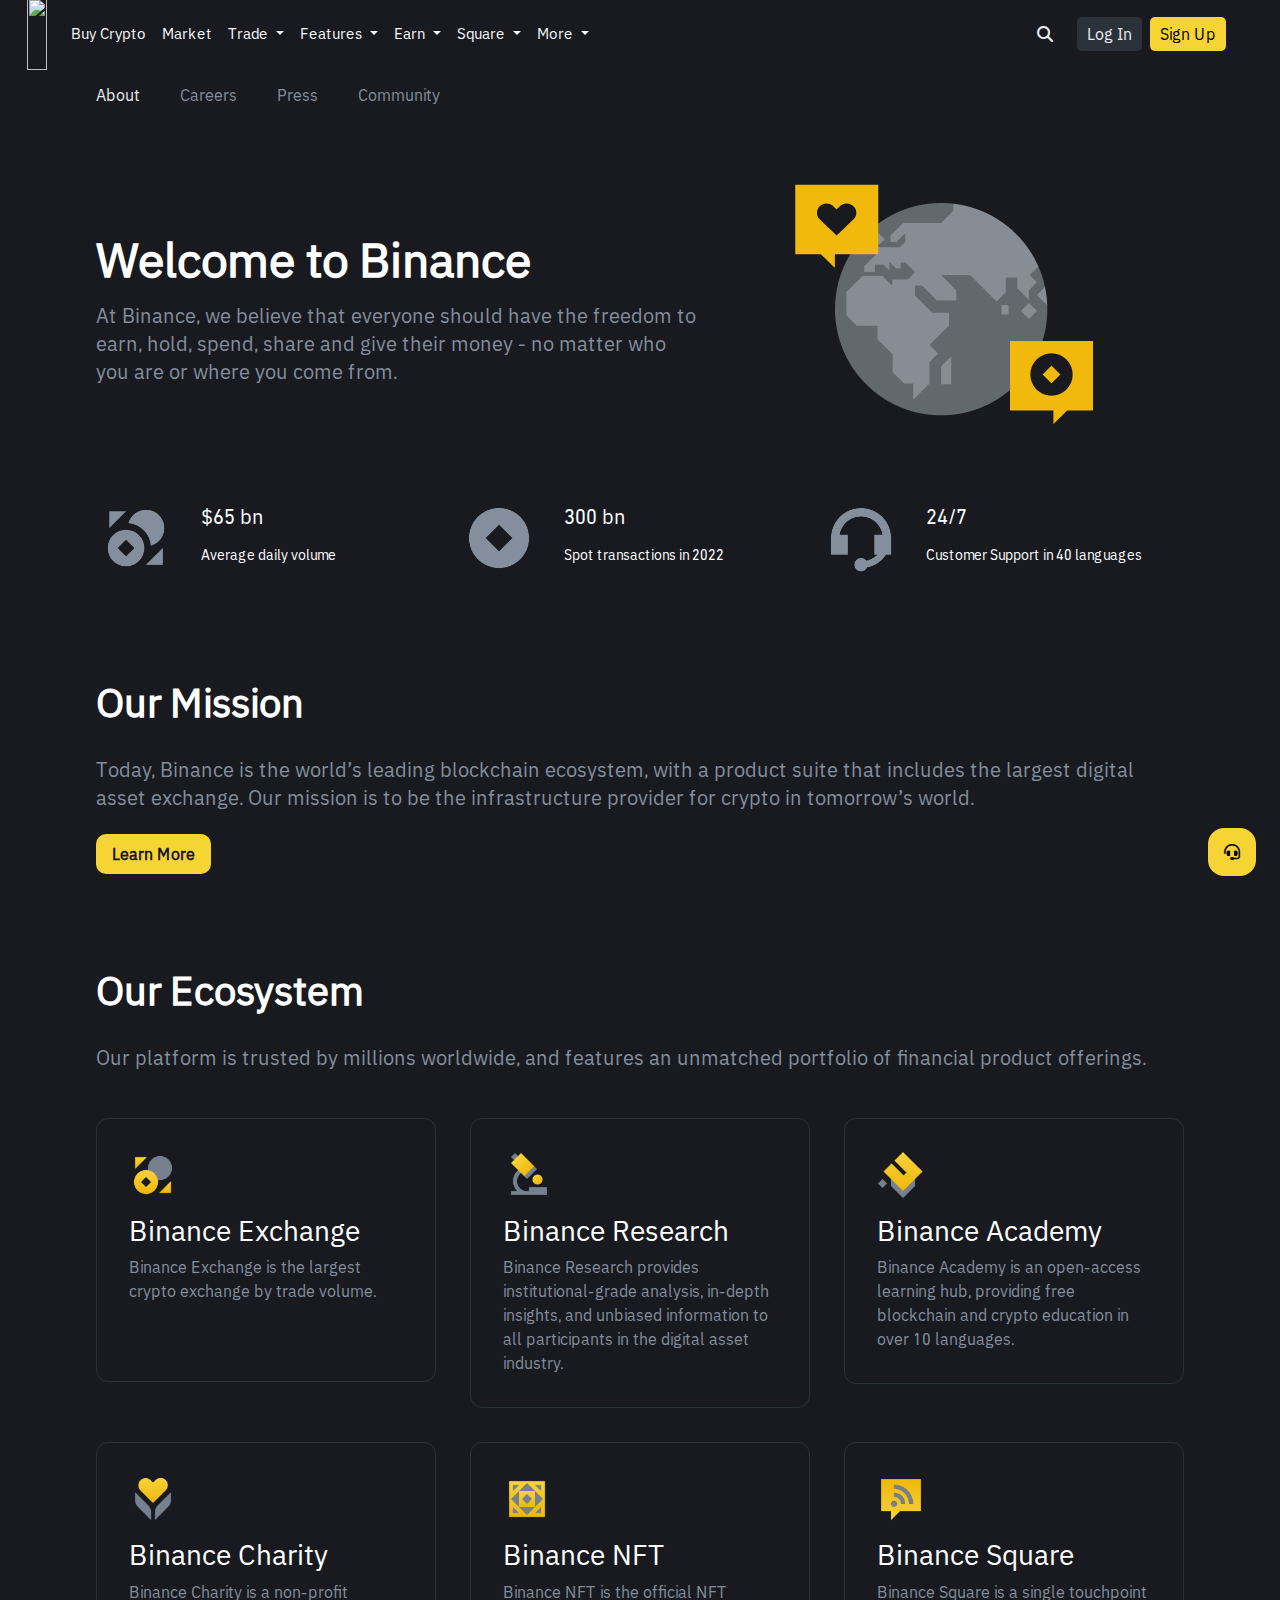
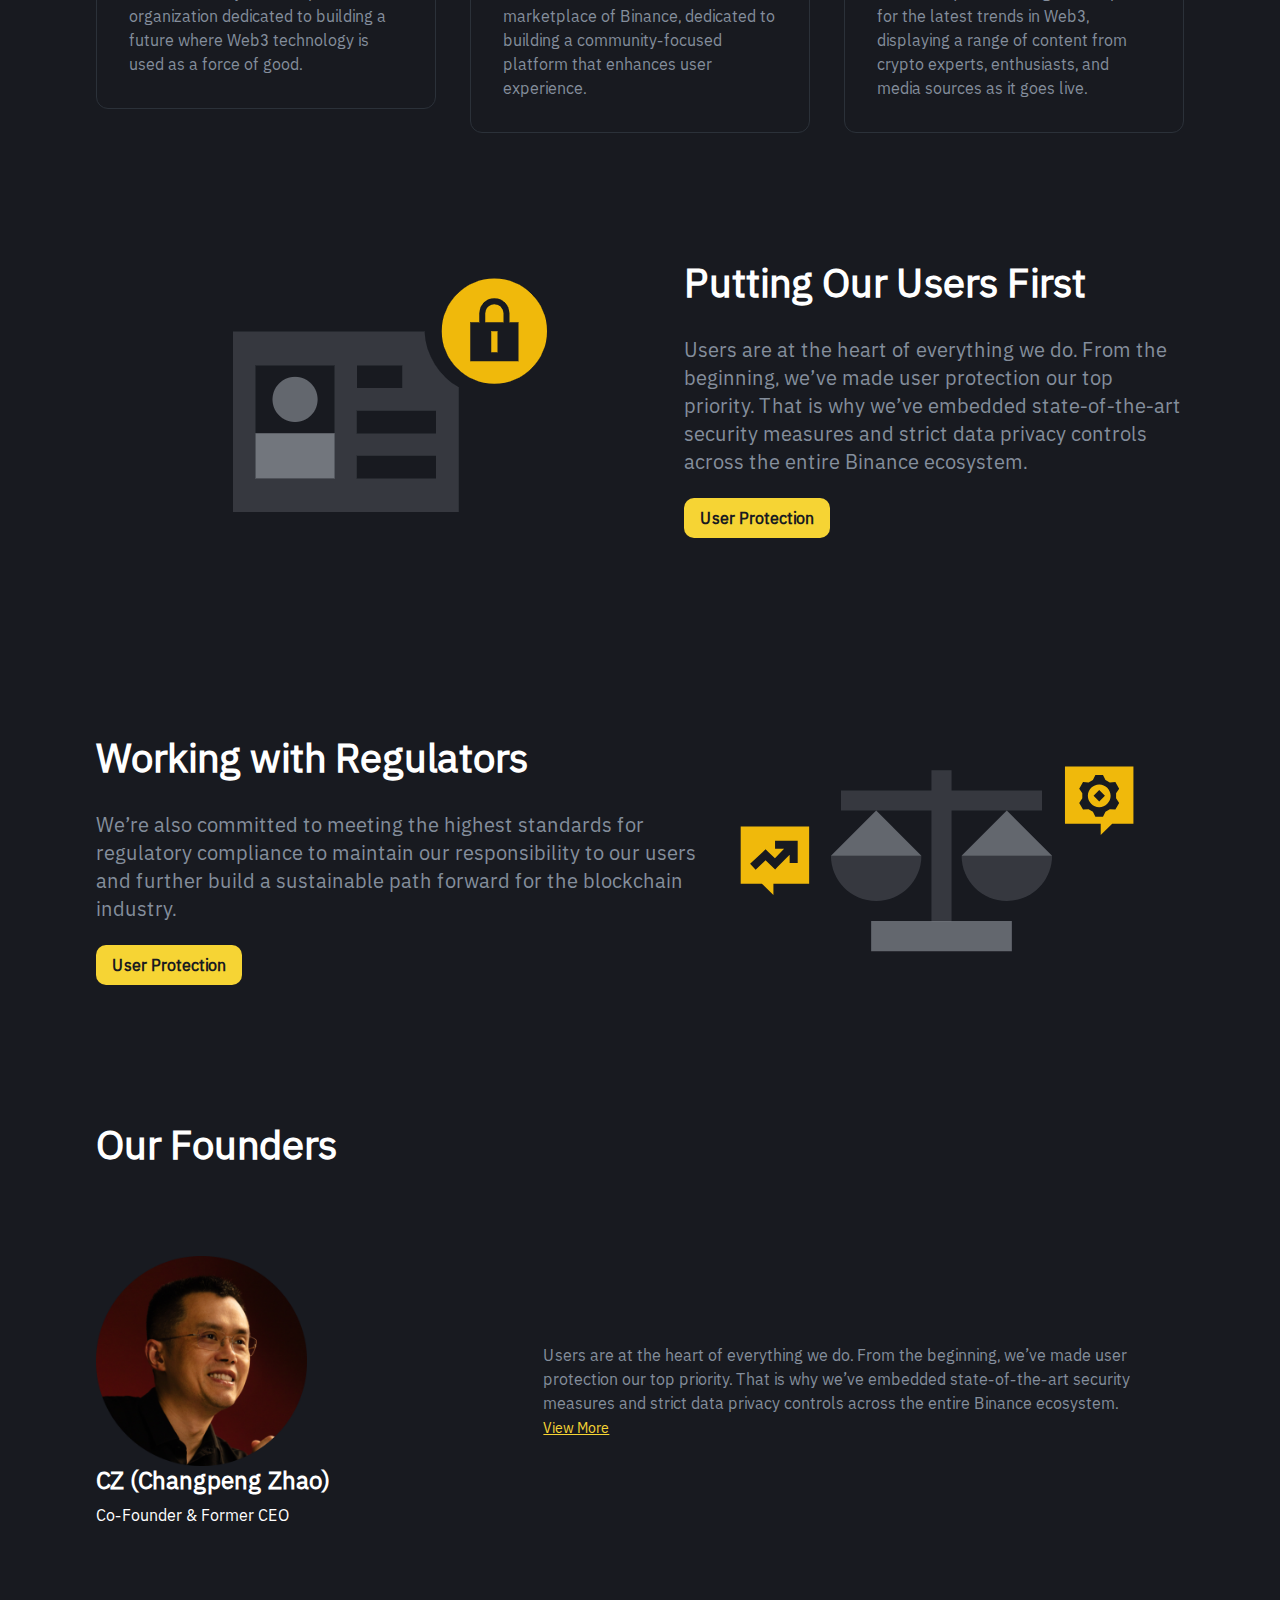
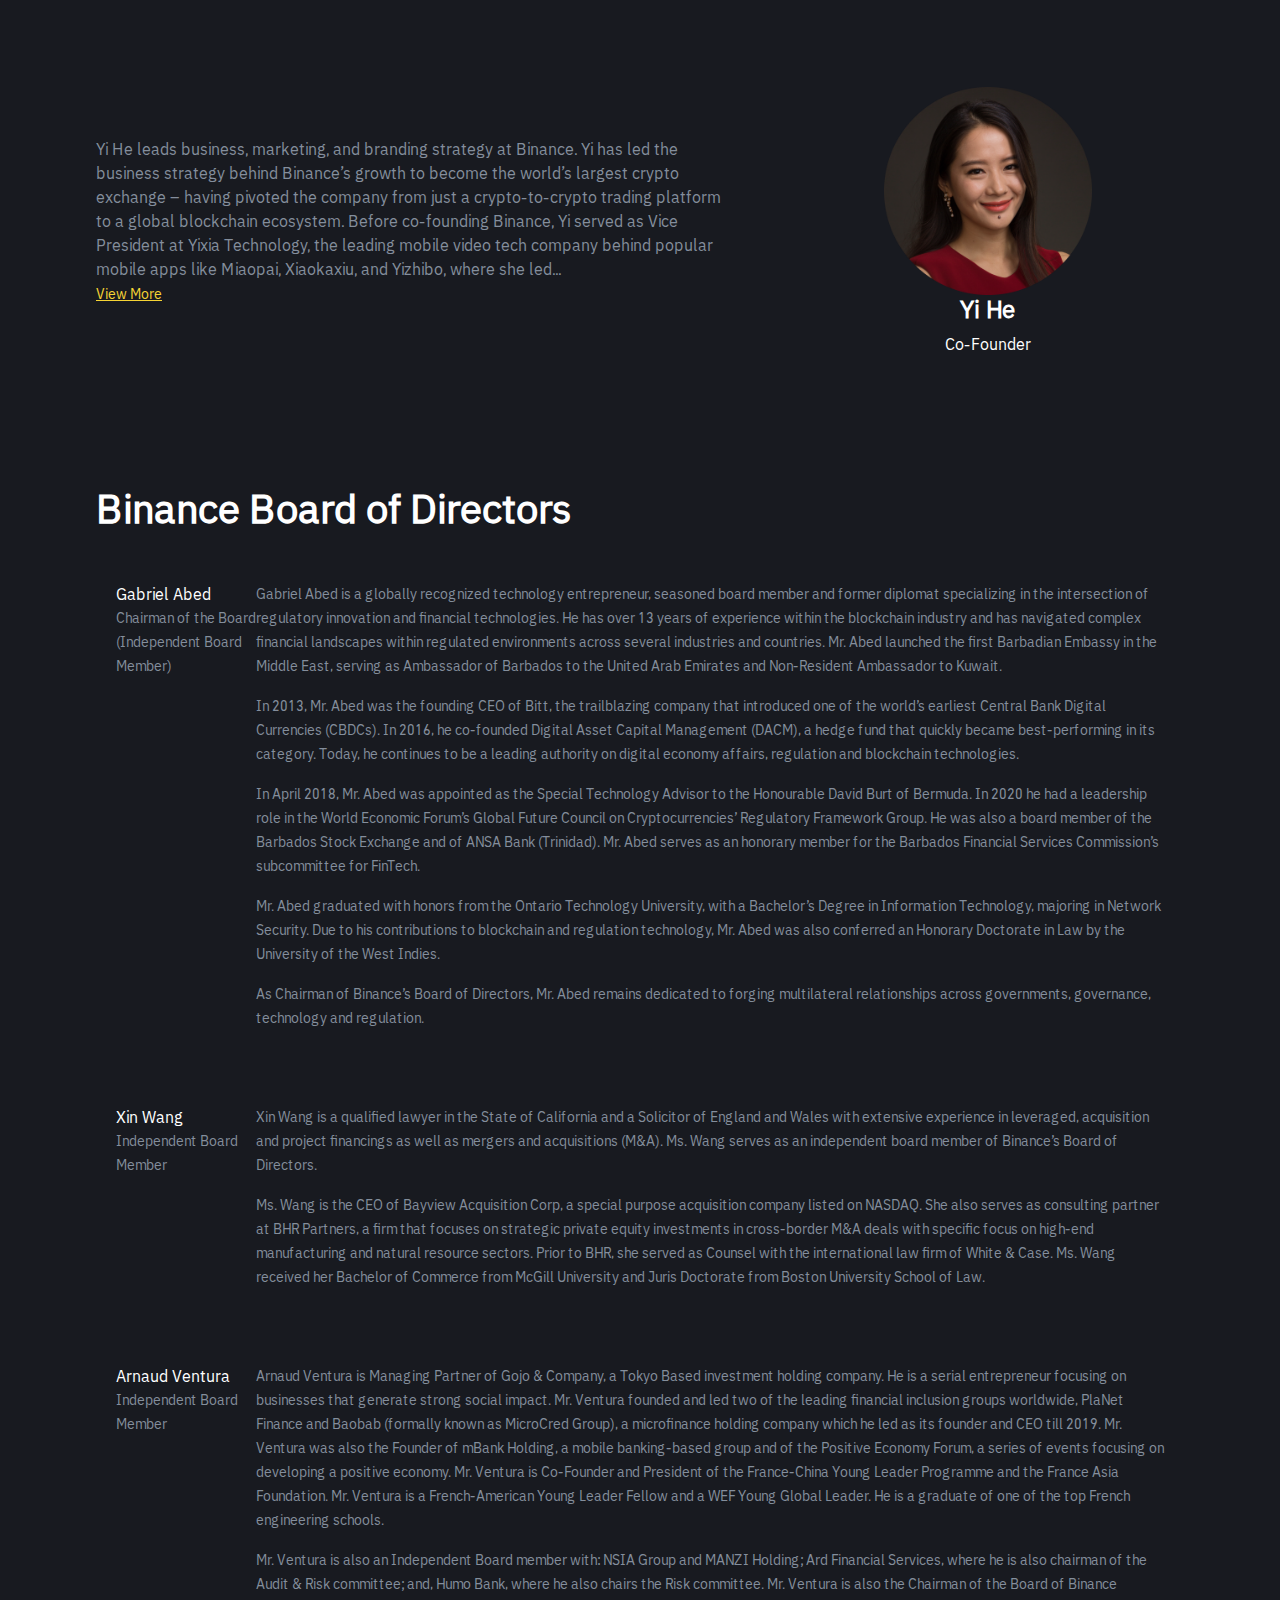
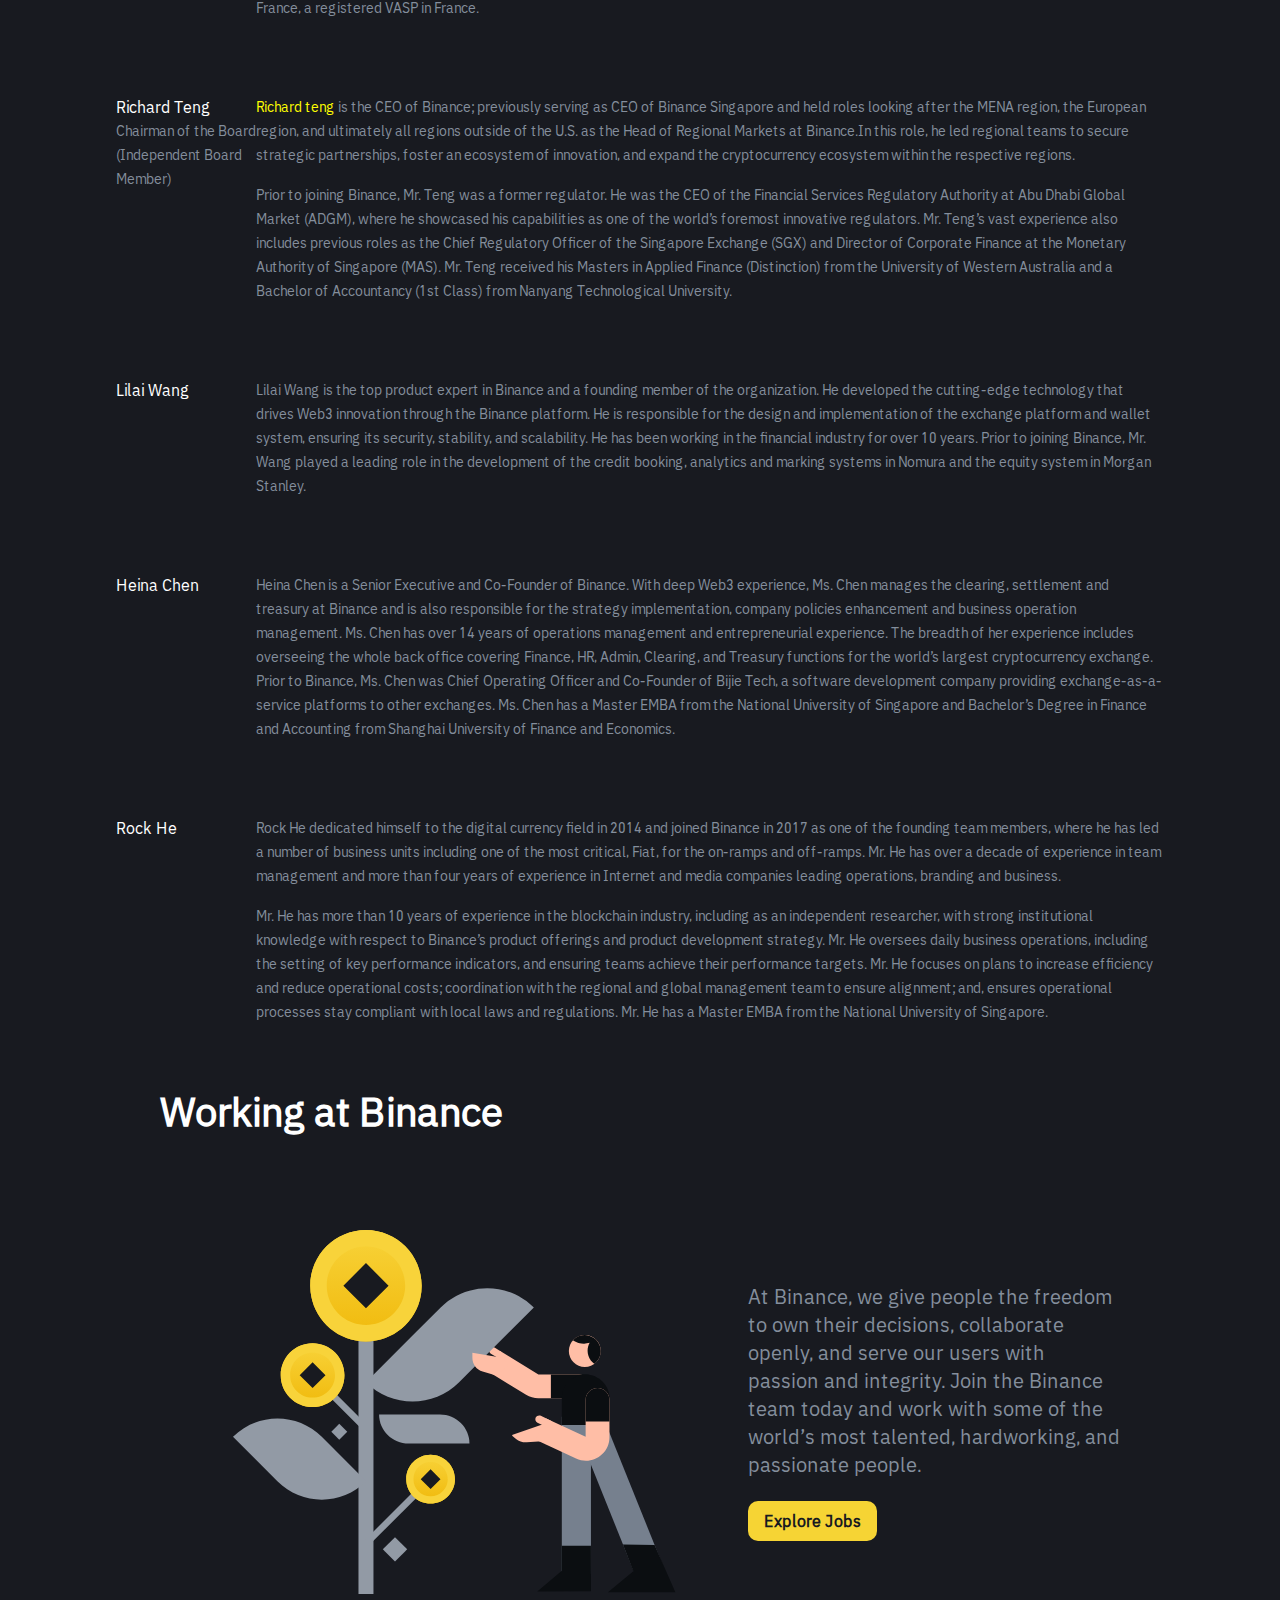
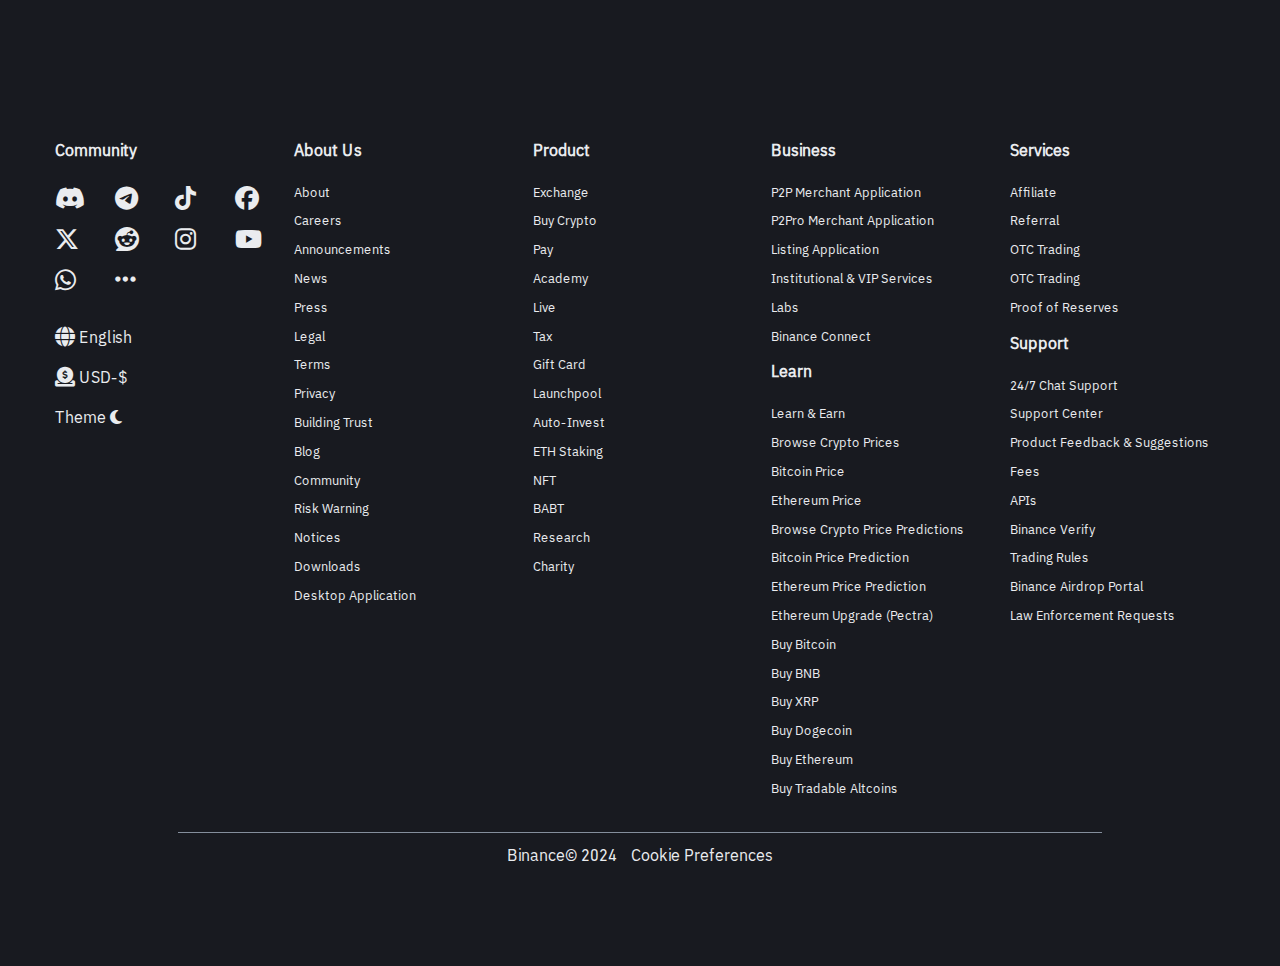
==== commit a2f07243: "image and link fix" ====
--- a/pages/About.html
+++ b/pages/About.html
@@ -5,16 +5,16 @@
     <meta name="viewport" content="width=device-width, initial-scale=1.0">
     <link href="https://cdn.jsdelivr.net/npm/bootstrap@5.3.3/dist/css/bootstrap.min.css" rel="stylesheet" integrity="sha384-QWTKZyjpPEjISv5WaRU9OFeRpok6YctnYmDr5pNlyT2bRjXh0JMhjY6hW+ALEwIH" crossorigin="anonymous">
     <title>About</title>
-    <link rel="stylesheet" href="/css/About.css">
+    <link rel="stylesheet" href="../css/About.css">
     <link rel="stylesheet" href="https://cdnjs.cloudflare.com/ajax/libs/font-awesome/6.7.2/css/all.min.css" integrity="sha512-Evv84Mr4kqVGRNSgIGL/F/aIDqQb7xQ2vcrdIwxfjThSH8CSR7PBEakCr51Ck+w+/U6swU2Im1vVX0SVk9ABhg==" crossorigin="anonymous" referrerpolicy="no-referrer" />
-    <link rel="website icon" type="png" href="/multimedia/image/Binance_Logo (2).png">
+    <link rel="website icon" type="png" href="./multimedia/image/Binance_Logo (2).png">
 </head>
 <body>
     <nav class=".nav" >
         <nav class="navbar navbar-expand-lg " style="margin-top: -15px; margin-left: 15px;">
             <div class="container-fluid">
-              <a class="navbar-brand" href="/index.html">
-                <img src="/multimedia/image/binance logo.png" class="logo" alt="">
+              <a class="navbar-brand" href="./index.html">
+                <img src="./multimedia/image/binance logo.png" class="logo" alt="">
               </a>
               <button class="navbar-toggler" type="button" data-bs-toggle="collapse" data-bs-target="#navbarNavDropdown" aria-controls="navbarNavDropdown" aria-expanded="false" aria-label="Toggle navigation">
                 <span class="navbar-toggler-icon"></span>
@@ -25,7 +25,7 @@
                     <a class="nav-link active text-light" aria-current="page" href="#" style="font-size: 15px;">Buy Crypto</a>
                   </li>
                   <li class="nav-item">
-                    <a class="nav-link text-light" href="/pages/Market.html" style="font-size: 15px;" >Market</a>
+                    <a class="nav-link text-light" href="./pages/Market.html" style="font-size: 15px;" >Market</a>
                   </li>
                   <li class="nav-item dropdown" style="font-size: 15px;" >
                     <a class="nav-link dropdown-toggle  text-light" href="#" role="button" data-bs-toggle="dropdown" aria-expanded="false">
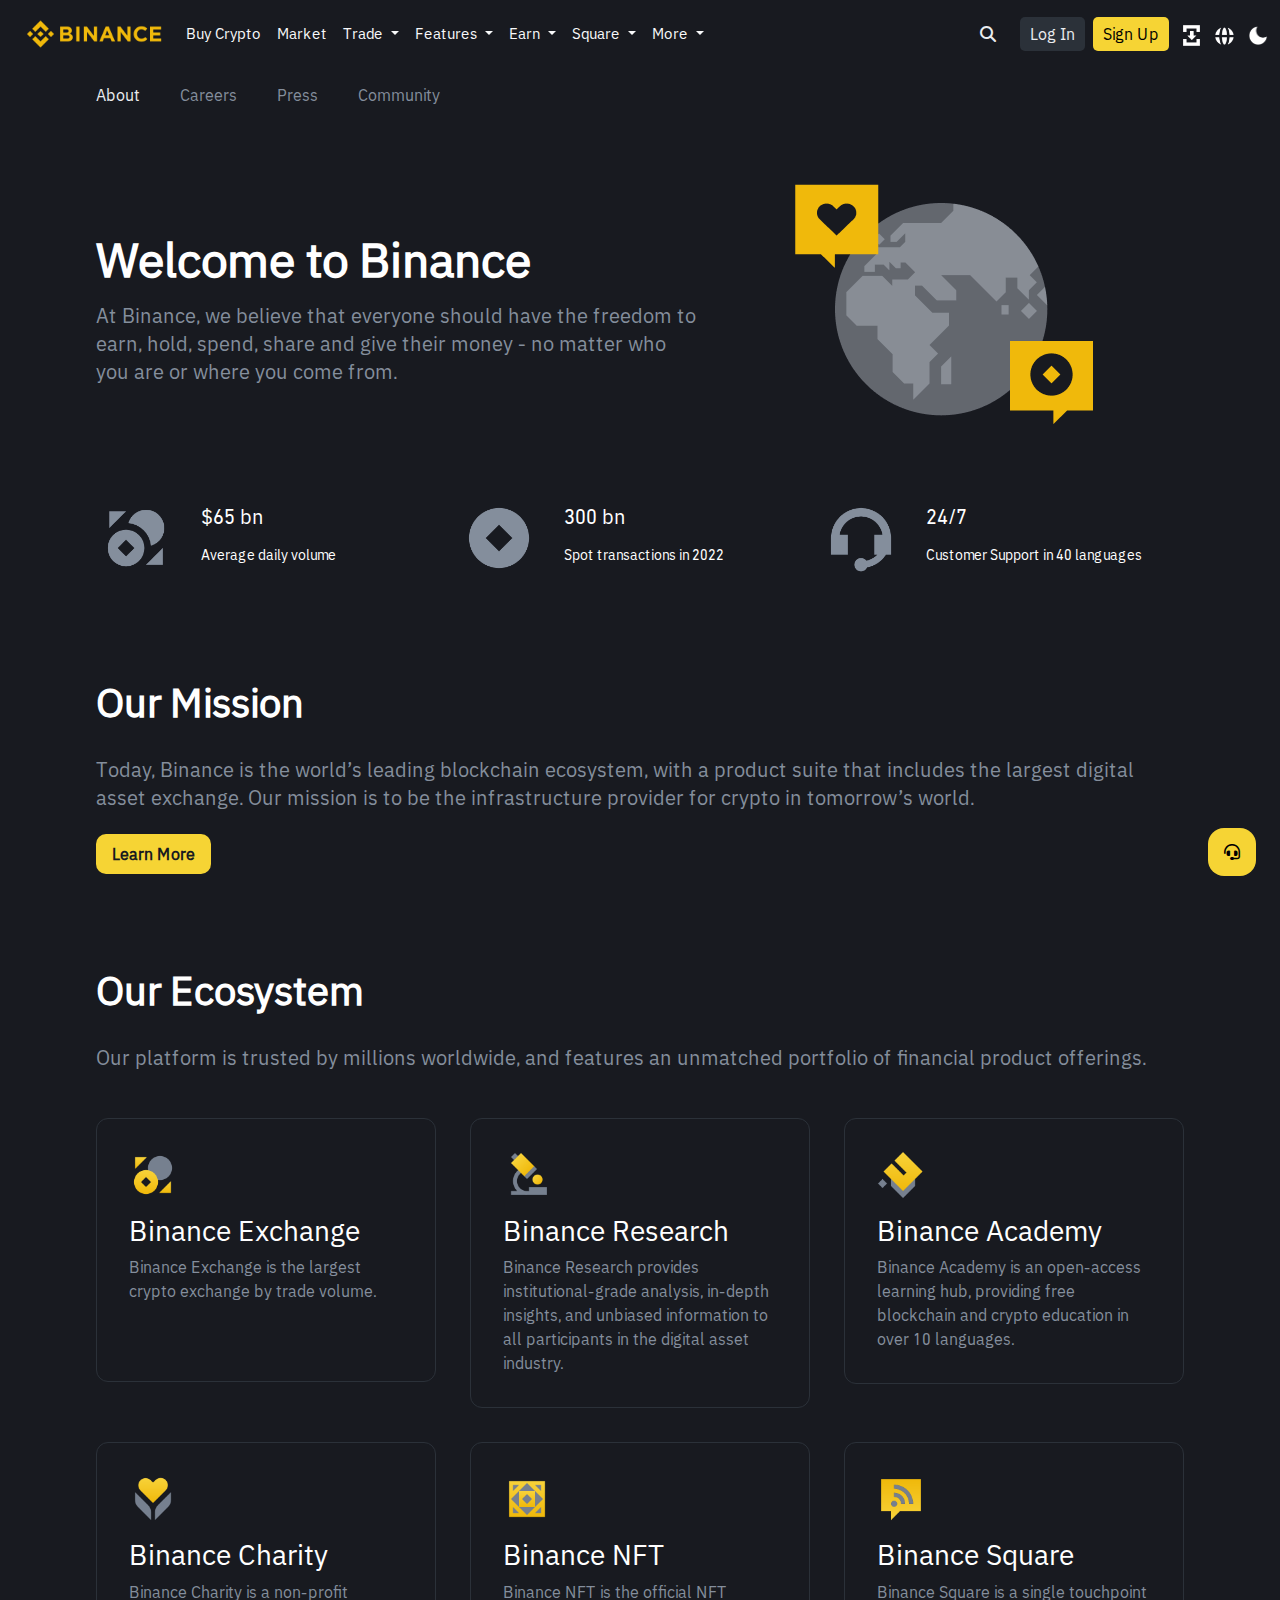
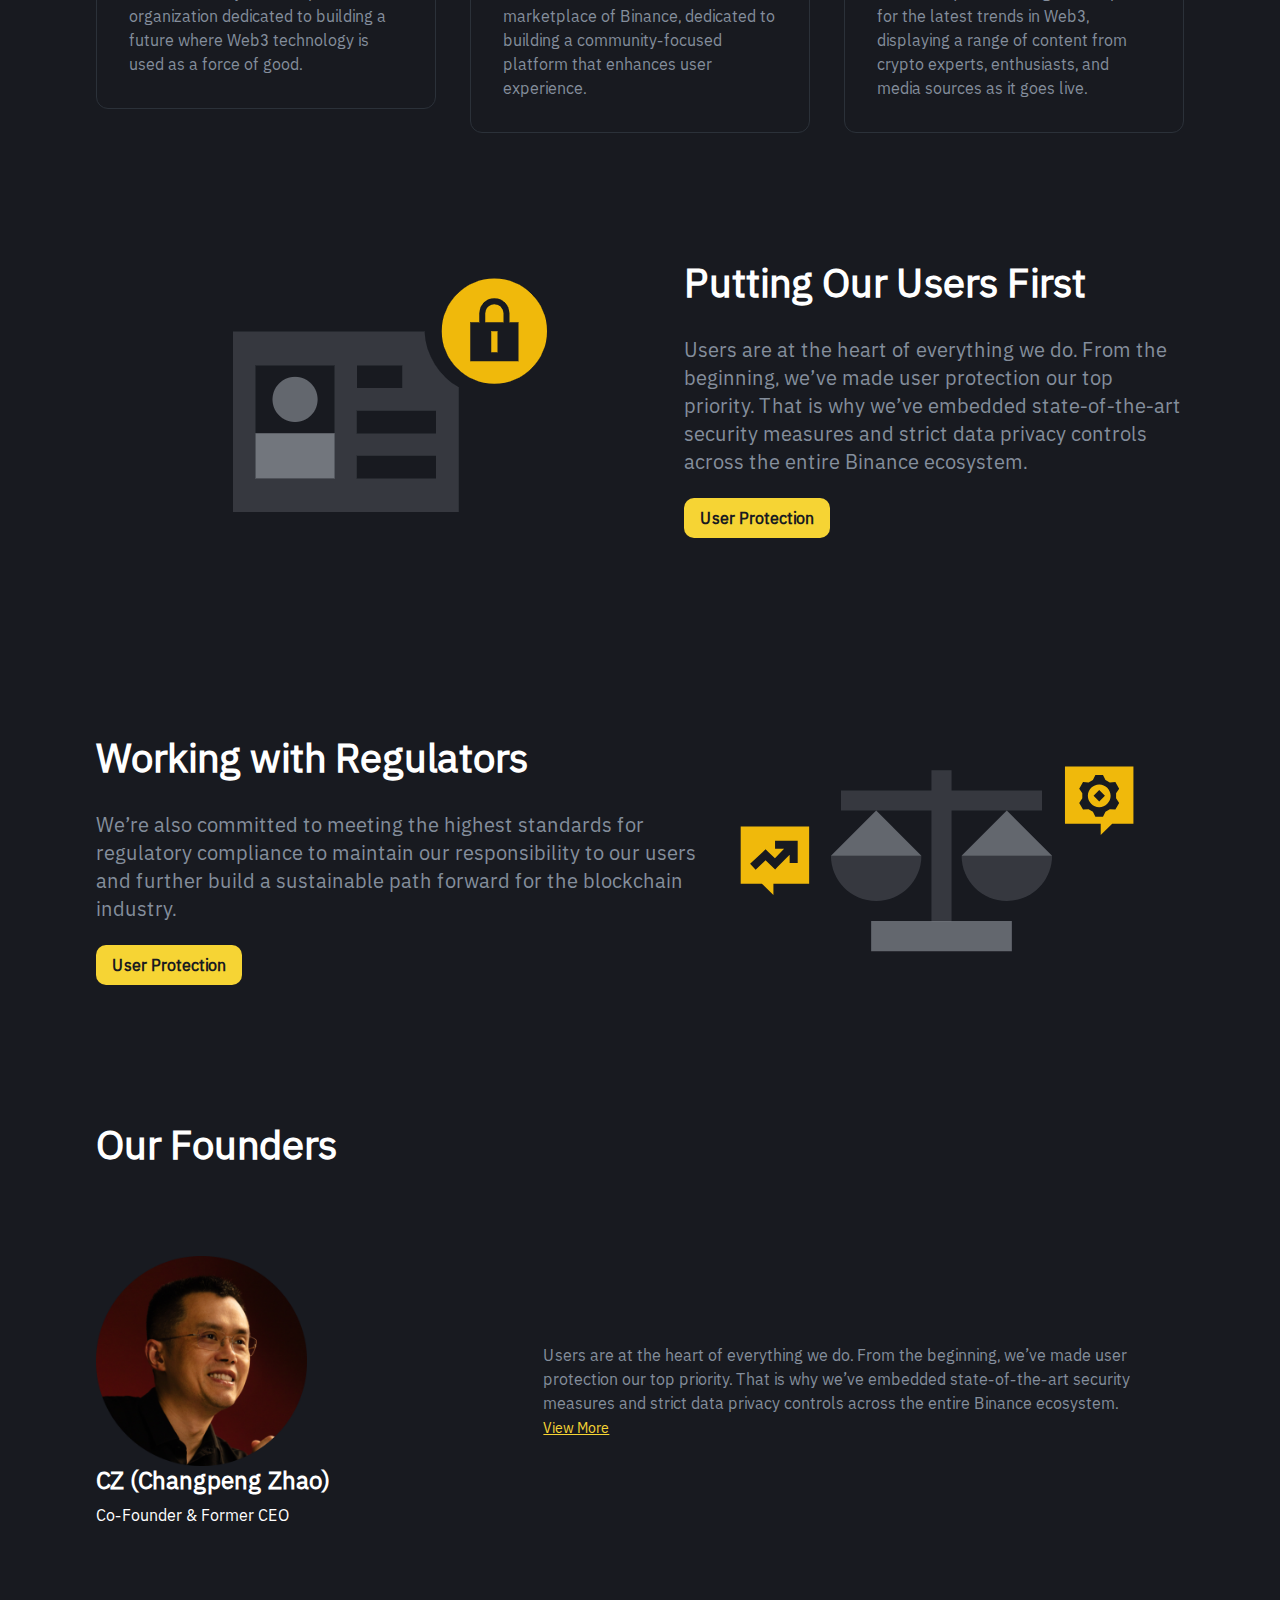
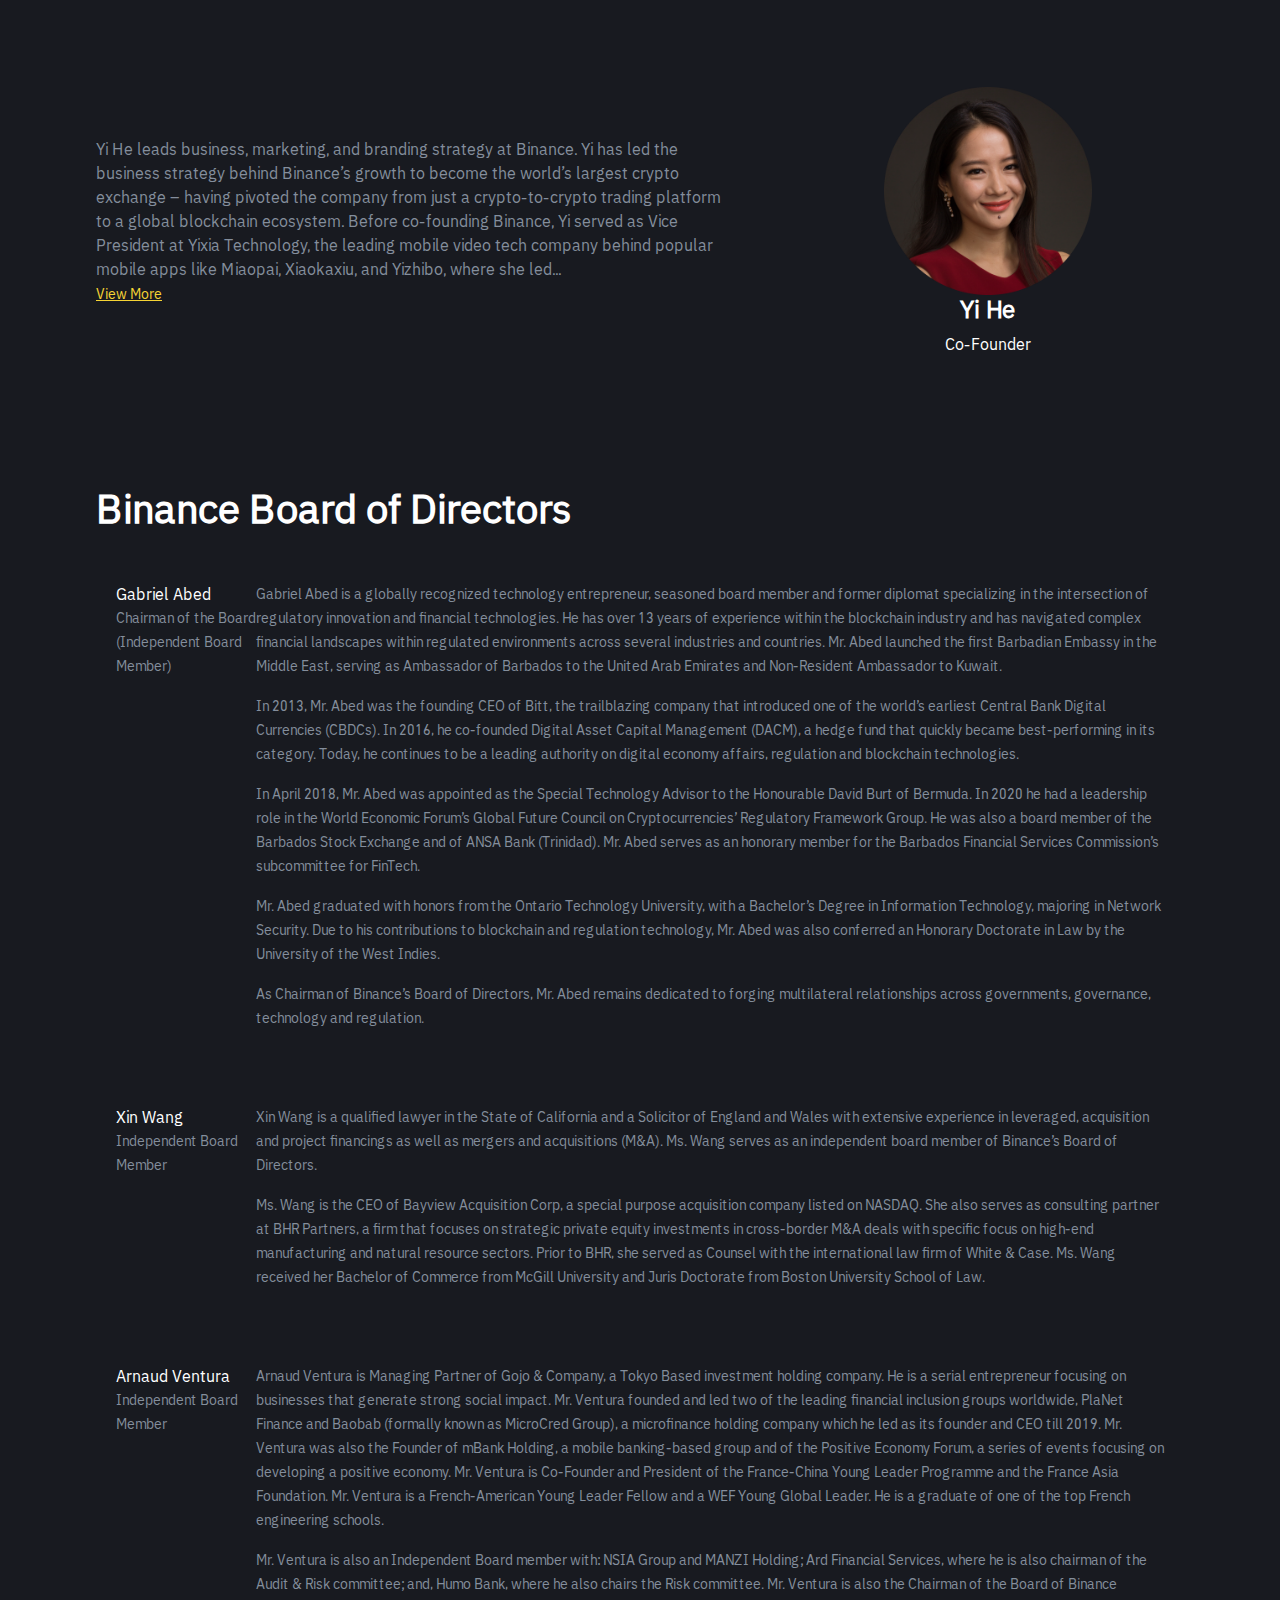
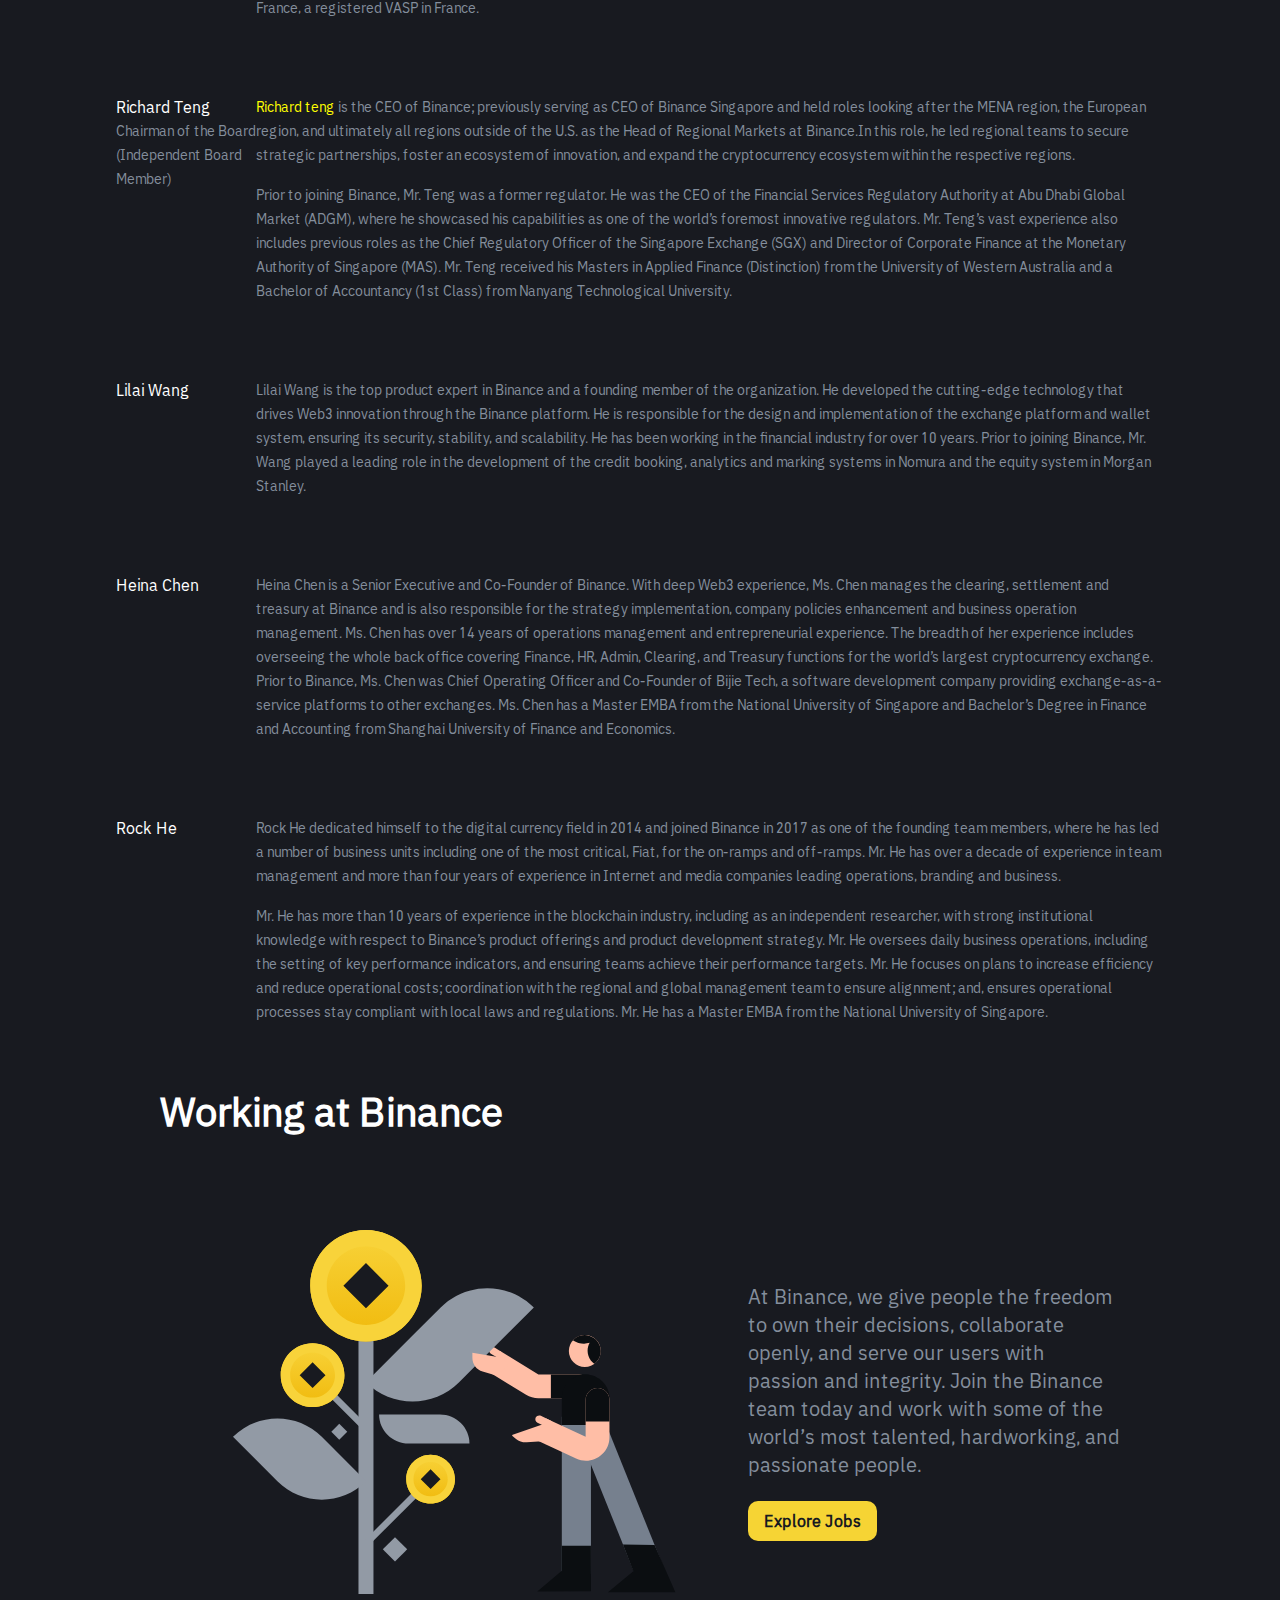
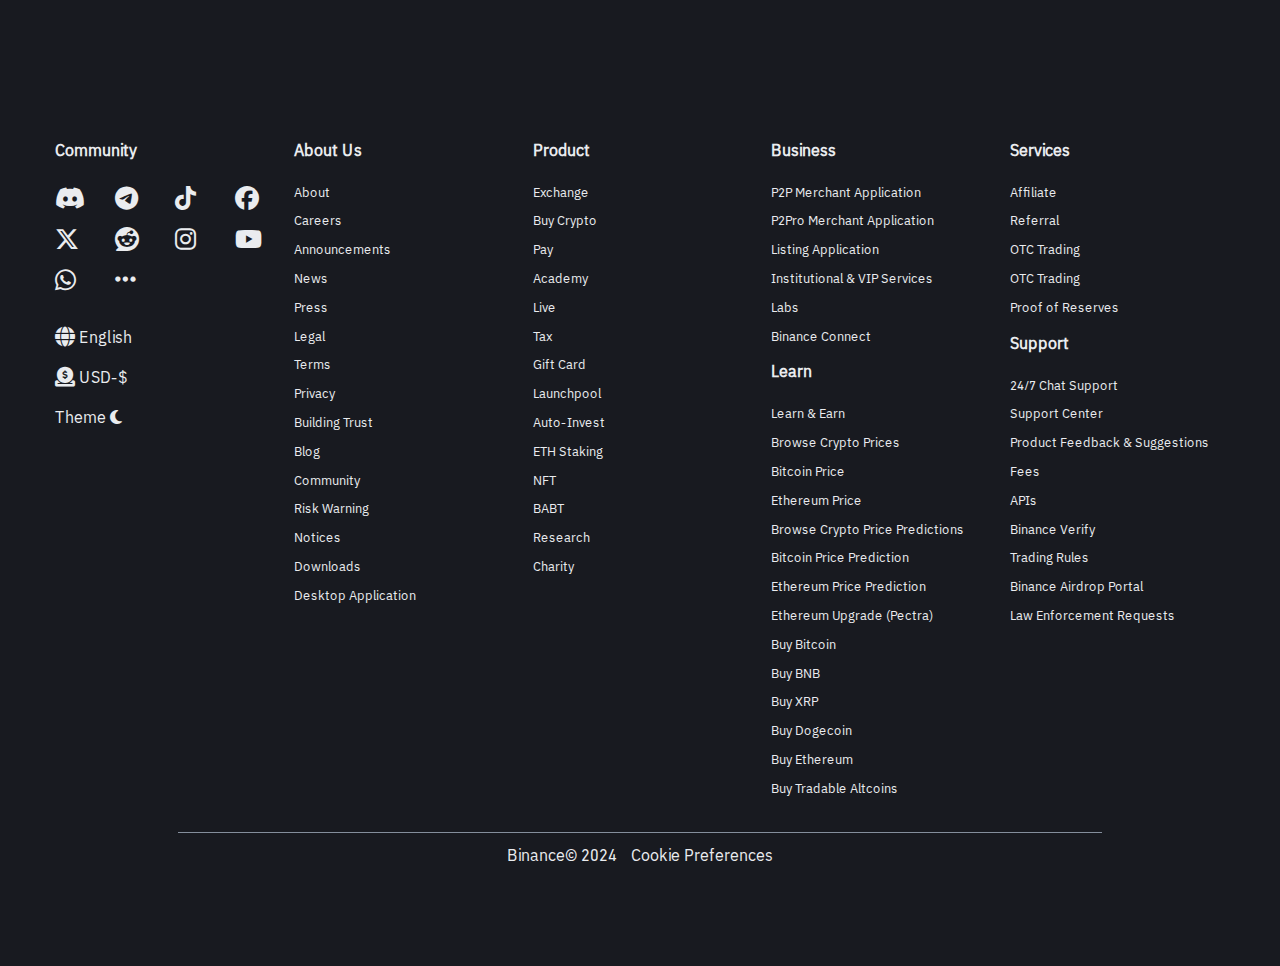
==== commit d1c36112: "all" ====
--- a/pages/About.html
+++ b/pages/About.html
@@ -7,14 +7,14 @@
     <title>About</title>
     <link rel="stylesheet" href="../css/About.css">
     <link rel="stylesheet" href="https://cdnjs.cloudflare.com/ajax/libs/font-awesome/6.7.2/css/all.min.css" integrity="sha512-Evv84Mr4kqVGRNSgIGL/F/aIDqQb7xQ2vcrdIwxfjThSH8CSR7PBEakCr51Ck+w+/U6swU2Im1vVX0SVk9ABhg==" crossorigin="anonymous" referrerpolicy="no-referrer" />
-    <link rel="website icon" type="png" href="./multimedia/image/Binance_Logo (2).png">
+    <link rel="website icon" type="png" href="../multimedia/image/Binance_Logo (2).png">
 </head>
 <body>
     <nav class=".nav" >
         <nav class="navbar navbar-expand-lg " style="margin-top: -15px; margin-left: 15px;">
             <div class="container-fluid">
-              <a class="navbar-brand" href="./index.html">
-                <img src="./multimedia/image/binance logo.png" class="logo" alt="">
+              <a class="navbar-brand" href="../index.html">
+                <img src="../multimedia/image/binance logo.png" class="logo" alt="">
               </a>
               <button class="navbar-toggler" type="button" data-bs-toggle="collapse" data-bs-target="#navbarNavDropdown" aria-controls="navbarNavDropdown" aria-expanded="false" aria-label="Toggle navigation">
                 <span class="navbar-toggler-icon"></span>
@@ -25,7 +25,7 @@
                     <a class="nav-link active text-light" aria-current="page" href="#" style="font-size: 15px;">Buy Crypto</a>
                   </li>
                   <li class="nav-item">
-                    <a class="nav-link text-light" href="./pages/Market.html" style="font-size: 15px;" >Market</a>
+                    <a class="nav-link text-light" href="../pages/Market.html" style="font-size: 15px;" >Market</a>
                   </li>
                   <li class="nav-item dropdown" style="font-size: 15px;" >
                     <a class="nav-link dropdown-toggle  text-light" href="#" role="button" data-bs-toggle="dropdown" aria-expanded="false">
@@ -364,11 +364,11 @@
               </div>
               <div>
                 <a href=""><i class="fa-solid fa-magnifying-glass"></i></a>
-                <a href="/pages/Log-in.html" class="login"><button>Log In</button></a>
-                <a href="/pages/Sign-up.html" class="Sign-up"><button style="color: black;">Sign Up</button></a>
-                <a href="#"><img src="./multimedia/image/app-download.png" class="icon-img" alt=""></a>
-                <a href="#"><img src="./multimedia/image/globe.png" class="icon-img-2" alt=""></a>
-                <a href="#"><img src="./multimedia/image/moon.png" class="icon-img-2" alt=""></a>
+                <a href="../pages/Log-in.html" class="login"><button>Log In</button></a>
+                <a href="../pages/Sign-up.html" class="Sign-up"><button style="color: black;">Sign Up</button></a>
+                <a href="#"><img src="../multimedia/image/app-download.png" class="icon-img" alt=""></a>
+                <a href="#"><img src="../multimedia/image/globe.png" class="icon-img-2" alt=""></a>
+                <a href="#"><img src="../multimedia/image/moon.png" class="icon-img-2" alt=""></a>
               </div>
             </div>
           </nav>
--- a/css/About.css
+++ b/css/About.css
@@ -92,7 +92,6 @@
     align-items: center;
  }
  .sec-1-child-1-menu-1{
-    /* margin-right: 140px; */
     order: 1;
  }
  .sec-1-child-1-1{
@@ -111,14 +110,11 @@
     
  }
  .sec-1-child-1-menu-2{
-    /* margin-right: 140px; */
     order: 2;
  }
  .sec-1-child-1-menu-2-1{
-    width: ;
     height: auto;
     max-width: 485px;
-    /* display: block; */
     vertical-align: middle;
 }
 #head-1:hover{
@@ -140,14 +136,12 @@
 .sec-1-child-2-1{
     width: 33.33333333333333%;
     display: flex;
-    /* justify-content: space-between; */
     gap: 25px;
 }
 #image-size{
     height: 80px !important;
     width: 80px !important;
     display: block;
-    vertical-align: middle;
     color: var(--light-color);
     filter: var(--light-color);
 }
@@ -221,7 +215,6 @@
     padding-right: 16px;
     padding-top: 16px;
     padding-bottom: 16px;
-    /* max-width: 405px; */
     min-width: 33.333333%;
 
 }
@@ -237,7 +230,6 @@
     height: 48px;
     font-size: 48px;
     display: block;
-    vertical-align: middle;
     margin-bottom: 15px;
 }
 .sec-2-card-1-child-2{
@@ -278,10 +270,8 @@
 
 }
 #sec-1-child-1-menu-2-1{
-    width: ;
     height: auto;
     max-width: 485px;
-    /* display: block; */
     vertical-align: middle;
     order: 2;
 }
